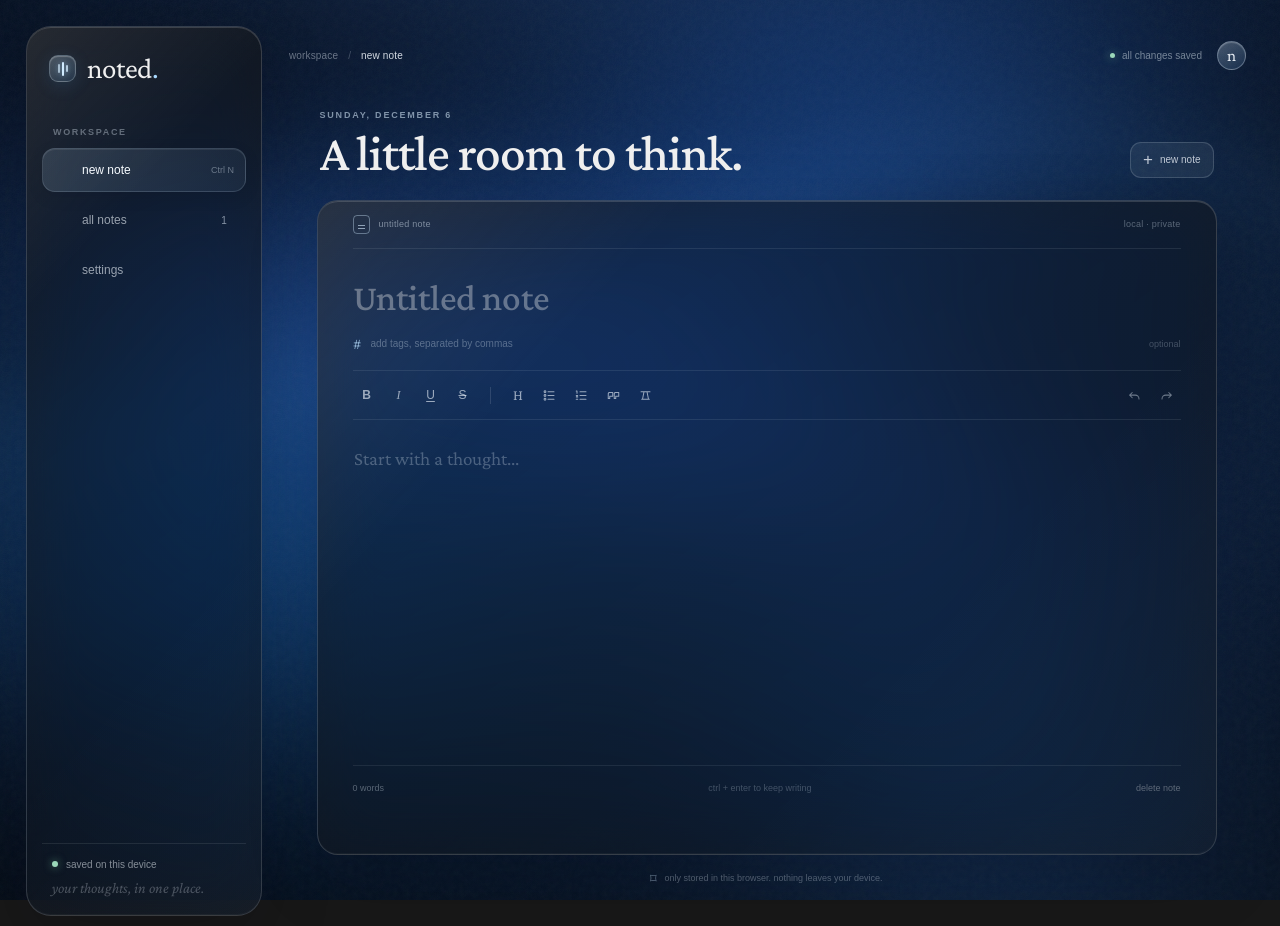
==== index.html @ eab2a27a "ok" ====
<!doctype html>
<html lang="en">
<head>
  <meta charset="utf-8">
  <meta name="viewport" content="width=device-width, initial-scale=1">
  <base href="./">
  <meta name="theme-color" content="#101923">
  <meta name="description" content="A quiet place for your notes.">
  <title>Noted</title>
  <link rel="preconnect" href="https://fonts.googleapis.com">
  <link rel="preconnect" href="https://fonts.gstatic.com" crossorigin>
  <link href="https://fonts.googleapis.com/css2?family=Crimson+Pro:wght@400;500;600;700&display=swap" rel="stylesheet">
  <link rel="stylesheet" href="style.css">
  <script>
    // GitHub Pages serves this one-page app from the repository root.
    // Restore a deep link after the lightweight 404.html fallback redirects here.
    (() => {
      const params = new URLSearchParams(location.search);
      const restored = params.get('route');
      if (!restored) return;
      const known = /^\/(new|notes|settings)\/?$/.test(restored) ? restored.replace(/\/$/, '') : '/new';
      const clean = location.pathname.replace(/\/$/, '');
      const base = clean && !clean.endsWith('/index.html') ? clean : (clean.endsWith('/index.html') ? clean.slice(0, -11) : '');
      history.replaceState({}, '', `${base}${known}` || '/new');
    })();
  </script>
  <script src="wallpaper.js" defer></script>
  <script src="app.js" defer></script>
</head>
<body>
  <canvas id="wallpaper" aria-hidden="true"></canvas>
  <div class="wallpaper-wash" aria-hidden="true"></div>
  <div class="noise-layer" aria-hidden="true"></div>

  <div class="app-frame" id="app">
    <aside class="sidebar glass-panel" aria-label="Main navigation">
      <a class="brand" href="new" data-route="new" aria-label="Noted home">
        <span class="brand-mark"><span></span><span></span><span></span></span>
        <span class="brand-word">noted<span class="brand-period">.</span></span>
      </a>

      <div class="nav-label">workspace</div>
      <nav class="main-nav">
        <a class="nav-link active" href="new" data-route="new">
          <img src="pencil.svg" alt="" class="nav-icon">
          <span>new note</span>
          <kbd class="nav-hint">Ctrl N</kbd>
        </a>
        <a class="nav-link" href="notes" data-route="notes">
          <img src="notes.svg" alt="" class="nav-icon">
          <span>all notes</span>
          <span class="nav-count" id="sidebar-note-count">0</span>
        </a>
        <a class="nav-link" href="settings" data-route="settings">
          <img src="settings.svg" alt="" class="nav-icon">
          <span>settings</span>
        </a>
      </nav>

      <div class="sidebar-bottom">
        <div class="storage-indicator"><span class="storage-dot"></span><span>saved on this device</span></div>
        <div class="sidebar-caption">your thoughts, in one place.</div>
      </div>
    </aside>

    <main class="main-area">
      <header class="topbar">
        <div class="breadcrumbs" id="breadcrumbs"><span>workspace</span><span class="crumb-separator">/</span><strong>new note</strong></div>
        <div class="topbar-actions">
          <span class="save-state" id="save-state"><span class="save-state-dot"></span>all changes saved</span>
          <button class="icon-button mobile-menu-button" id="mobile-menu-button" type="button" aria-label="Open navigation">
            <span class="menu-lines"><i></i><i></i></span>
          </button>
          <div class="profile-orb" aria-label="Local workspace">n</div>
        </div>
      </header>

      <section class="page-view" id="page-view" aria-live="polite">
        <section class="editor-page">
          <div class="editor-heading-row">
            <div>
              <div class="eyebrow" id="editor-date">your space</div>
              <h1 class="page-title">A little room to think.</h1>
            </div>
            <button class="subtle-action" id="new-note-top" type="button"><span class="plus-mark">+</span> new note</button>
          </div>

          <article class="editor-card glass-panel">
            <div class="editor-meta-row">
              <span class="document-mark"><span></span></span>
              <span class="editor-meta-label" id="editor-meta-label">untitled note</span>
              <span class="meta-spacer"></span>
              <span class="autosave-label" id="autosave-label">local · private</span>
            </div>

            <input class="note-title-input" id="note-title" type="text" maxlength="120" placeholder="Untitled note" aria-label="Note title" autocomplete="off">

            <div class="tag-entry-row">
              <span class="tag-symbol">#</span>
              <input class="tag-input" id="note-tags" type="text" placeholder="add tags, separated by commas" aria-label="Note tags" autocomplete="off">
              <span class="tag-hint">optional</span>
            </div>

            <div class="editor-divider"></div>

            <div class="format-toolbar" role="toolbar" aria-label="Text formatting">
              <div class="toolbar-group">
                <button class="format-button" type="button" data-command="bold" aria-label="Bold" title="Bold (Ctrl+B)"><strong>B</strong></button>
                <button class="format-button italic-format" type="button" data-command="italic" aria-label="Italic" title="Italic (Ctrl+I)">I</button>
                <button class="format-button underline-format" type="button" data-command="underline" aria-label="Underline" title="Underline (Ctrl+U)">U</button>
                <button class="format-button strike-format" type="button" data-command="strikeThrough" aria-label="Strikethrough" title="Strikethrough (Ctrl+Shift+X)">S</button>
              </div>
              <span class="toolbar-separator"></span>
              <div class="toolbar-group">
                <button class="format-button text-style-button" type="button" data-command="formatBlock" data-value="h2" aria-label="Heading" title="Heading">H</button>
                <button class="format-button" type="button" data-command="insertUnorderedList" aria-label="Bulleted list" title="Bulleted list"><svg viewBox="0 0 20 20" aria-hidden="true"><circle cx="4" cy="5" r="1.2"/><circle cx="4" cy="10" r="1.2"/><circle cx="4" cy="15" r="1.2"/><path d="M8 5h8M8 10h8M8 15h8"/></svg></button>
                <button class="format-button" type="button" data-command="insertOrderedList" aria-label="Numbered list" title="Numbered list"><svg viewBox="0 0 20 20" aria-hidden="true"><path d="M8 5h8M8 10h8M8 15h8"/><path d="M3 4h1v3M3 10h2l-2 2h2M3 15h2"/></svg></button>
                <button class="format-button" type="button" data-command="formatBlock" data-value="blockquote" aria-label="Quote" title="Quote"><svg viewBox="0 0 20 20" aria-hidden="true"><path d="M4 6h5v5H5v3H3v-5a3 3 0 0 1 1-3ZM12 6h5v5h-4v3h-2v-5a3 3 0 0 1 1-3Z"/></svg></button>
                <button class="format-button" type="button" data-command="removeFormat" aria-label="Clear formatting" title="Clear formatting"><svg viewBox="0 0 20 20" aria-hidden="true"><path d="M4 5h12M8 5l-2 10M12 5l2 10M5 15h10"/></svg></button>
              </div>
              <span class="toolbar-spacer"></span>
              <div class="toolbar-group history-group">
                <button class="format-button" type="button" data-command="undo" aria-label="Undo" title="Undo (Ctrl+Z)"><svg viewBox="0 0 20 20" aria-hidden="true"><path d="M7 6 3.5 9.5 7 13M4 9.5h7a5 5 0 0 1 5 5"/></svg></button>
                <button class="format-button" type="button" data-command="redo" aria-label="Redo" title="Redo (Ctrl+Y)"><svg viewBox="0 0 20 20" aria-hidden="true"><path d="m13 6 3.5 3.5L13 13M16 9.5H9a5 5 0 0 0-5 5"/></svg></button>
              </div>
            </div>

            <div class="editor-content-wrap">
              <div class="editor-placeholder" id="editor-placeholder">Start with a thought...</div>
              <div class="note-editor" id="note-editor" contenteditable="true" role="textbox" aria-multiline="true" aria-label="Note content" spellcheck="true"></div>
            </div>

            <div class="editor-footer">
              <span id="word-count">0 words</span>
              <span class="footer-center">ctrl + enter to keep writing</span>
              <button class="editor-delete-button" id="delete-note-button" type="button">delete note</button>
            </div>
          </article>
          <div class="editor-bottom-note"><span class="tiny-lock">⌑</span> only stored in this browser. nothing leaves your device.</div>
        </section>

        <section class="notes-page hidden" id="notes-page">
          <div class="page-heading-row">
            <div><div class="eyebrow">your collection</div><h1 class="page-title">All notes<span class="title-dot">.</span></h1><p class="page-description">A running collection of everything you’ve saved.</p></div>
            <button class="primary-button" id="notes-create-button" type="button"><span>+</span> new note</button>
          </div>
          <div class="notes-controls glass-panel">
            <div class="search-field"><svg viewBox="0 0 20 20" aria-hidden="true"><circle cx="8.5" cy="8.5" r="5.5"/><path d="m13 13 4 4"/></svg><input id="notes-search" type="search" placeholder="Search your notes" aria-label="Search notes"><kbd>Ctrl F</kbd></div>
            <div class="notes-sort-label" id="notes-sort-label">most recent <span>↓</span></div>
          </div>
          <div class="notes-summary" id="notes-summary"></div>
          <div class="notes-grid" id="notes-grid"></div>
          <div class="empty-notes hidden" id="empty-notes"><div class="empty-orbit"><span></span></div><h2>Nothing here yet.</h2><p>Your next good idea has to start somewhere.</p><button class="text-action" id="empty-create-button" type="button">write your first note <span>↗</span></button></div>
        </section>

        <section class="settings-page hidden" id="settings-page">
          <div class="page-heading-row settings-heading">
            <div><div class="eyebrow">make it yours</div><h1 class="page-title">Settings<span class="title-dot">.</span></h1><p class="page-description">A few small things to make this space feel right.</p></div>
          </div>
          <div class="settings-layout">
            <section class="settings-card glass-panel">
              <div class="settings-card-heading"><div><div class="settings-kicker">writing</div><h2>Note preferences</h2></div><span class="settings-index">01</span></div>
              <div class="setting-row"><div class="setting-copy"><strong>Use Markdown for tags</strong><span>Pick up #hashtags in your notes and show them as tags.</span></div><label class="switch"><input type="checkbox" id="markdown-tags-setting"><span class="switch-track"></span></label></div>
            </section>
            <section class="settings-card glass-panel">
              <div class="settings-card-heading"><div><div class="settings-kicker">shortcuts</div><h2>Keyboard shortcuts</h2></div><span class="settings-index">02</span></div>
              <p class="settings-card-description">Use the defaults or record a combination that feels natural.</p>
              <div class="shortcut-list" id="shortcut-list"></div>
              <div class="shortcut-footer"><span id="shortcut-edit-status">shortcuts are saved locally</span><button class="text-action" id="reset-shortcuts" type="button">reset defaults</button></div>
            </section>
            <section class="settings-card danger-card glass-panel">
              <div class="settings-card-heading"><div><div class="settings-kicker">danger zone</div><h2>Clear your workspace</h2></div><span class="settings-index">03</span></div>
              <div class="setting-row"><div class="setting-copy"><strong>Delete all notepads</strong><span>Permanently remove every note saved in this browser.</span></div><button class="danger-button" id="delete-all-button" type="button">delete all notes</button></div>
            </section>
            <div class="settings-footnote"><span class="tiny-lock">⌑</span> settings and notes are stored locally in this browser.</div>
          </div>
        </section>
      </section>
    </main>
  </div>

  <div class="mobile-nav glass-panel" id="mobile-nav" aria-label="Mobile navigation">
    <a class="mobile-nav-link active" href="new" data-route="new"><img src="pencil.svg" alt=""><span>new</span></a>
    <a class="mobile-nav-link" href="notes" data-route="notes"><img src="notes.svg" alt=""><span>notes</span></a>
    <a class="mobile-nav-link" href="settings" data-route="settings"><img src="settings.svg" alt=""><span>settings</span></a>
  </div>

  <div class="modal-backdrop hidden" id="confirm-modal" role="dialog" aria-modal="true" aria-labelledby="confirm-title">
    <div class="confirm-card glass-panel"><div class="confirm-symbol">!</div><div class="eyebrow">just checking</div><h2 id="confirm-title">Delete this note?</h2><p id="confirm-message">This note will be removed from this browser.</p><div class="confirm-actions"><button class="secondary-button" id="cancel-confirm" type="button">keep it</button><button class="danger-button" id="accept-confirm" type="button">delete</button></div></div>
  </div>
  <div class="toast" id="toast" role="status" aria-live="polite"></div>
</body>
</html>
---- style.css ----
:root {
  color-scheme: dark;
  --ink: #181818;
  --paper: #f0f0f0;
  --muted: rgba(240, 240, 240, .53);
  --faint: rgba(240, 240, 240, .32);
  --line: rgba(240, 240, 240, .105);
  --glass: rgba(17, 25, 39, .49);
  --glass-strong: rgba(16, 23, 35, .7);
  --blue: #a6d6ff;
  --blue-bright: #c3e5ff;
  --danger: #ff797d;
  --serif: 'Crimson Pro', Georgia, serif;
  --sans: -apple-system, BlinkMacSystemFont, 'Segoe UI', sans-serif;
}

* { box-sizing: border-box; }
html { min-width: 320px; min-height: 100%; background: var(--ink); }
body { min-height: 100vh; margin: 0; overflow-x: hidden; color: var(--paper); background: var(--ink); font-family: var(--sans); font-size: 14px; -webkit-font-smoothing: antialiased; }
button, input { font: inherit; }
button { color: inherit; }
a { color: inherit; text-decoration: none; }
button:focus-visible, a:focus-visible, input:focus-visible, [contenteditable="true"]:focus-visible { outline: 2px solid rgba(170, 217, 255, .82); outline-offset: 3px; }
::selection { color: #101923; background: rgba(196, 228, 255, .85); }

#wallpaper, .wallpaper-wash, .noise-layer { position: fixed; inset: 0; width: 100%; height: 100%; pointer-events: none; }
#wallpaper { z-index: 0; display: block; background: radial-gradient(ellipse at 72% 18%, #173f72 0, transparent 42%), linear-gradient(145deg, #0a1527, #101c31 55%, #0b182b); }
.wallpaper-wash { z-index: 1; background: linear-gradient(180deg, rgba(4, 9, 18, .13), rgba(5, 12, 22, .23) 54%, rgba(5, 11, 20, .52)); }
.noise-layer { z-index: 2; opacity: .095; background-image: url("data:image/svg+xml,%3Csvg viewBox='0 0 180 180' xmlns='http://www.w3.org/2000/svg'%3E%3Cfilter id='n'%3E%3CfeTurbulence type='fractalNoise' baseFrequency='.8' numOctaves='3' stitchTiles='stitch'/%3E%3C/filter%3E%3Crect width='100%25' height='100%25' filter='url(%23n)' opacity='.32'/%3E%3C/svg%3E"); }

.app-frame { position: relative; z-index: 3; width: min(1470px, calc(100% - 52px)); min-height: calc(100vh - 52px); margin: 26px auto; display: grid; grid-template-columns: 236px minmax(0, 1fr); gap: 17px; }
.glass-panel { position: relative; isolation: isolate; overflow: hidden; background: linear-gradient(145deg, rgba(24, 24, 24, .64), rgba(15, 22, 33, .56)); border: 1px solid rgba(239, 247, 255, .17); box-shadow: 0 22px 70px rgba(0, 5, 16, .2), inset 0 1px 0 rgba(255, 255, 255, .15), inset 0 -1px 0 rgba(255, 255, 255, .035); backdrop-filter: blur(28px) saturate(1.5); -webkit-backdrop-filter: blur(28px) saturate(1.5); }
.glass-panel::before { content: ""; position: absolute; z-index: -1; inset: 0; pointer-events: none; border-radius: inherit; background: linear-gradient(132deg, rgba(255,255,255,.105), transparent 25%, transparent 66%, rgba(181,221,255,.045)); opacity: .8; }
.sidebar { min-height: calc(100vh - 52px); border-radius: 25px; padding: 25px 15px 18px; display: flex; flex-direction: column; }
.brand { display: inline-flex; align-items: center; gap: 11px; width: fit-content; margin: 2px 0 44px 7px; }
.brand-mark { width: 27px; height: 27px; display: flex; align-items: center; justify-content: center; gap: 2px; border-radius: 9px; background: linear-gradient(145deg, rgba(212, 237, 255, .24), rgba(90, 157, 218, .16)); border: 1px solid rgba(231, 246, 255, .24); box-shadow: inset 0 1px 1px rgba(255,255,255,.25), 0 4px 17px rgba(72, 147, 215, .15); }
.brand-mark span { width: 2px; border-radius: 5px; background: #d4edff; box-shadow: 0 0 6px rgba(177, 223, 255, .7); }
.brand-mark span:nth-child(1) { height: 9px; opacity: .68; }.brand-mark span:nth-child(2) { height: 14px; }.brand-mark span:nth-child(3) { height: 7px; opacity: .78; }
.brand-word { font-family: var(--serif); font-size: 29px; letter-spacing: -.7px; line-height: 1; color: var(--paper); }
.brand-period { color: #a8d8ff; }
.nav-label { padding: 0 11px; margin-bottom: 11px; color: rgba(230, 241, 252, .37); font-size: 9px; font-weight: 700; letter-spacing: 1.65px; text-transform: uppercase; }
.main-nav { display: grid; gap: 6px; }
.nav-link { min-height: 44px; display: flex; align-items: center; gap: 12px; padding: 0 11px; color: rgba(239, 245, 251, .61); border: 1px solid transparent; border-radius: 13px; font-size: 12px; transition: background .24s ease, color .24s ease, border-color .24s ease, transform .24s ease; }
.nav-link:hover { color: var(--paper); background: rgba(231, 242, 255, .07); transform: translateX(2px); }
.nav-link.active { color: #f7fbff; background: linear-gradient(110deg, rgba(192, 226, 255, .15), rgba(171, 213, 250, .07)); border-color: rgba(217, 237, 255, .15); box-shadow: inset 0 1px 0 rgba(255,255,255,.08), 0 5px 16px rgba(0, 7, 19, .11); }
.nav-icon { width: 16px; height: 16px; object-fit: contain; opacity: .67; filter: brightness(0) invert(1); }
.nav-link.active .nav-icon { opacity: 1; filter: brightness(0) invert(1) drop-shadow(0 0 5px rgba(178,223,255,.3)); }
.nav-link > span:nth-of-type(1) { flex: 1; }
.nav-hint { color: rgba(235, 245, 255, .39); font-family: var(--sans); font-size: 9px; }
.nav-count { min-width: 20px; text-align: center; color: rgba(233, 244, 255, .55); font-size: 10px; }
.sidebar-bottom { margin-top: auto; padding: 15px 10px 1px; border-top: 1px solid rgba(237, 247, 255, .09); }
.storage-indicator { display: flex; align-items: center; gap: 8px; color: rgba(239, 246, 252, .53); font-size: 10px; }
.storage-dot, .save-state-dot { width: 6px; height: 6px; border-radius: 50%; background: #9bd8b9; box-shadow: 0 0 9px rgba(143, 230, 187, .55); }
.sidebar-caption { margin-top: 10px; color: rgba(236, 245, 252, .27); font-family: var(--serif); font-size: 15px; font-style: italic; }

.main-area { min-width: 0; min-height: calc(100vh - 52px); display: flex; flex-direction: column; }
.topbar { height: 58px; flex: 0 0 58px; display: flex; justify-content: space-between; align-items: center; padding: 0 8px 0 10px; }
.breadcrumbs { display: flex; align-items: center; gap: 10px; color: rgba(235, 244, 252, .42); font-size: 10px; letter-spacing: .15px; }
.breadcrumbs strong { color: rgba(246, 250, 255, .85); font-weight: 500; }
.crumb-separator { color: rgba(232, 244, 255, .26); }
.topbar-actions { display: flex; align-items: center; gap: 15px; }
.save-state { display: inline-flex; align-items: center; gap: 7px; color: rgba(234, 244, 251, .47); font-size: 10px; }
.save-state-dot { width: 5px; height: 5px; }
.profile-orb { width: 29px; height: 29px; display: grid; place-items: center; border: 1px solid rgba(235, 246, 255, .3); border-radius: 50%; color: rgba(244, 249, 255, .95); background: linear-gradient(145deg, rgba(222, 241, 255, .28), rgba(101, 166, 226, .15)); box-shadow: inset 0 1px 1px rgba(255,255,255,.2); font-family: var(--serif); font-size: 17px; }
.mobile-menu-button { display: none !important; }
.page-view { flex: 1; min-width: 0; padding: 26px 23px 30px; }
.editor-page { width: min(900px, 100%); margin: 0 auto; }
.editor-heading-row, .page-heading-row { display: flex; align-items: flex-end; justify-content: space-between; gap: 20px; margin: 0 3px 22px; }
.eyebrow { margin-bottom: 8px; color: rgba(217, 235, 251, .57); font-size: 9px; font-weight: 650; letter-spacing: 1.8px; text-transform: uppercase; }
.page-title { margin: 0; color: #f0f0f0; font-family: var(--serif); font-size: clamp(35px, 4.5vw, 51px); font-weight: 500; letter-spacing: -1.05px; line-height: .98; }
.subtle-action { height: 36px; padding: 0 12px; display: inline-flex; align-items: center; gap: 7px; border: 1px solid rgba(235, 246, 255, .16); border-radius: 11px; background: rgba(238, 247, 255, .065); color: rgba(243, 249, 255, .77); font-size: 10px; cursor: pointer; transition: background .2s, border-color .2s, transform .2s; }
.subtle-action:hover { background: rgba(238, 247, 255, .12); border-color: rgba(235, 246, 255, .27); transform: translateY(-1px); }
.plus-mark { font-size: 17px; font-weight: 300; line-height: 1; }
.editor-card { min-height: min(680px, calc(100vh - 245px)); padding: 0 35px 17px; border-radius: 21px; }
.editor-meta-row { height: 48px; display: flex; align-items: center; gap: 9px; border-bottom: 1px solid rgba(239, 247, 255, .085); }
.document-mark { width: 17px; height: 19px; display: grid; place-items: center; border: 1px solid rgba(205, 231, 252, .39); border-radius: 4px; }
.document-mark span { width: 7px; height: 1px; margin-top: 3px; background: rgba(215, 237, 255, .6); box-shadow: 0 3px 0 rgba(215, 237, 255, .6); }
.editor-meta-label, .autosave-label { color: rgba(230, 242, 253, .48); font-size: 9px; letter-spacing: .25px; }
.meta-spacer { flex: 1; }
.autosave-label { color: rgba(230, 242, 253, .35); font-size: 9px; }
.note-title-input { width: 100%; margin: 28px 0 4px; padding: 0; border: 0; outline: 0; color: #f0f0f0; background: transparent; font-family: var(--serif); font-size: clamp(29px, 3vw, 37px); font-weight: 500; letter-spacing: -.45px; line-height: 1.12; }
.note-title-input::placeholder { color: rgba(240, 240, 240, .37); }
.tag-entry-row { display: flex; align-items: center; gap: 8px; margin-top: 13px; }
.tag-symbol { color: rgba(180, 219, 250, .75); font-family: var(--serif); font-size: 16px; }
.tag-input { flex: 1; min-width: 0; border: 0; outline: 0; color: rgba(238, 246, 253, .68); background: transparent; font-size: 10px; }
.tag-input::placeholder { color: rgba(228, 240, 250, .33); }
.tag-hint { color: rgba(228, 240, 250, .25); font-size: 9px; }
.editor-divider { height: 1px; margin-top: 18px; background: rgba(239, 247, 255, .085); }
.format-toolbar { min-height: 49px; display: flex; align-items: center; gap: 13px; border-bottom: 1px solid rgba(239, 247, 255, .085); }
.toolbar-group { display: flex; align-items: center; gap: 4px; }
.format-button { width: 28px; height: 28px; display: grid; place-items: center; padding: 0; border: 1px solid transparent; border-radius: 8px; color: rgba(239, 246, 252, .62); background: transparent; cursor: pointer; font-size: 12px; transition: color .18s, background .18s, border-color .18s; }
.format-button:hover, .format-button.is-active { color: #eff8ff; background: rgba(213, 237, 255, .105); border-color: rgba(225, 242, 255, .12); }
.format-button svg, .search-field svg { width: 15px; height: 15px; fill: none; stroke: currentColor; stroke-width: 1.35; stroke-linecap: round; stroke-linejoin: round; }
.italic-format { font-family: Georgia, serif; font-style: italic; }.underline-format { text-decoration: underline; text-underline-offset: 2px; }.strike-format { text-decoration: line-through; }
.text-style-button { font-family: var(--serif); font-size: 15px; }
.toolbar-separator { width: 1px; height: 17px; background: rgba(238, 246, 255, .13); }
.toolbar-spacer { flex: 1; }
.history-group .format-button { color: rgba(233, 244, 253, .43); }
.editor-content-wrap { position: relative; min-height: 295px; padding: 24px 1px 26px; }
.note-editor { min-height: 295px; outline: none; color: rgba(242, 246, 251, .83); font-family: var(--serif); font-size: 19px; font-weight: 400; line-height: 1.58; overflow-wrap: anywhere; }
.note-editor:focus { outline: none; }
.note-editor p { margin: 0 0 12px; }.note-editor h2 { margin: 20px 0 10px; color: #f0f0f0; font-family: var(--serif); font-size: 26px; font-weight: 600; line-height: 1.2; }.note-editor blockquote { margin: 16px 0; padding: 4px 0 4px 16px; border-left: 2px solid rgba(173, 216, 252, .66); color: rgba(231, 241, 250, .67); }.note-editor ul, .note-editor ol { padding-left: 24px; }.note-editor a { color: #b6dcff; text-decoration: underline; }
.editor-placeholder { position: absolute; top: 24px; left: 1px; color: rgba(229, 239, 248, .28); font-family: var(--serif); font-size: 19px; line-height: 1.58; pointer-events: none; }
.editor-placeholder.hidden { display: none; }
.editor-footer { display: flex; align-items: center; gap: 15px; padding-top: 13px; border-top: 1px solid rgba(239, 247, 255, .08); color: rgba(228, 240, 250, .35); font-size: 9px; }
.footer-center { margin: 0 auto; color: rgba(228, 240, 250, .25); }
.editor-delete-button { padding: 4px 0; border: 0; color: rgba(238, 240, 244, .35); background: none; font-size: 9px; cursor: pointer; transition: color .18s; }.editor-delete-button:hover { color: var(--danger); }
.editor-bottom-note { display: flex; align-items: center; justify-content: center; gap: 7px; margin-top: 16px; color: rgba(227, 239, 250, .35); font-size: 9px; }.tiny-lock { font-size: 13px; color: rgba(200, 228, 250, .48); }

.notes-page, .settings-page { width: min(1000px, 100%); margin: 0 auto; }.hidden { display: none !important; }
.page-heading-row { align-items: flex-end; margin: 0 3px 24px; }.page-description { margin: 9px 0 0; color: rgba(231, 241, 250, .49); font-family: var(--serif); font-size: 17px; }
.title-dot { color: #acd8fc; }
.primary-button { height: 39px; padding: 0 15px; display: inline-flex; align-items: center; gap: 8px; border: 1px solid rgba(225, 241, 255, .28); border-radius: 12px; background: linear-gradient(145deg, rgba(221, 240, 255, .25), rgba(132, 190, 240, .13)); box-shadow: inset 0 1px 0 rgba(255,255,255,.2), 0 5px 18px rgba(0, 7, 18, .12); color: #f5f9fd; font-size: 10px; cursor: pointer; transition: transform .2s, background .2s; }.primary-button:hover { transform: translateY(-2px); background: rgba(201, 229, 251, .25); }.primary-button span { font-size: 17px; font-weight: 300; line-height: 1; }
.notes-controls { height: 57px; display: flex; align-items: center; justify-content: space-between; gap: 15px; padding: 0 16px; border-radius: 15px; }
.search-field { min-width: 0; flex: 1; display: flex; align-items: center; gap: 11px; color: rgba(227, 240, 251, .45); }.search-field input { width: 100%; min-width: 0; padding: 8px 0; outline: 0; border: 0; background: transparent; color: #f0f0f0; font-size: 11px; }.search-field input::placeholder { color: rgba(230, 241, 250, .35); }.search-field kbd { flex: 0 0 auto; padding: 3px 5px; border: 1px solid rgba(235, 245, 253, .13); border-radius: 5px; color: rgba(229, 241, 251, .36); font-size: 9px; }
.notes-sort-label { color: rgba(234, 244, 252, .47); font-size: 9px; }.notes-sort-label span { margin-left: 5px; color: rgba(191, 226, 255, .8); }
.notes-summary { min-height: 37px; display: flex; align-items: center; padding: 0 3px; color: rgba(229, 241, 251, .38); font-size: 9px; }.notes-grid { display: grid; grid-template-columns: repeat(3, minmax(0, 1fr)); gap: 12px; }
.note-card { min-height: 174px; position: relative; display: flex; flex-direction: column; padding: 17px 17px 14px; border: 1px solid rgba(236, 246, 255, .14); border-radius: 16px; background: linear-gradient(145deg, rgba(34, 50, 70, .55), rgba(13, 21, 34, .47)); box-shadow: inset 0 1px 0 rgba(255,255,255,.08), 0 8px 24px rgba(0, 7, 20, .08); backdrop-filter: blur(23px) saturate(1.3); -webkit-backdrop-filter: blur(23px) saturate(1.3); cursor: pointer; transition: transform .2s, border-color .2s, background .2s; }.note-card:hover { transform: translateY(-3px); border-color: rgba(204, 232, 255, .3); background: linear-gradient(145deg, rgba(43, 63, 86, .65), rgba(13, 21, 34, .52)); }
.note-card-top { display: flex; align-items: center; gap: 8px; }.note-card-mark { width: 7px; height: 7px; border-radius: 2px; background: rgba(183, 220, 251, .7); box-shadow: 0 0 8px rgba(153, 204, 245, .35); }.note-card-date { color: rgba(225, 239, 251, .38); font-size: 9px; }.note-card-delete { width: 25px; height: 25px; margin-left: auto; display: grid; place-items: center; border: 0; border-radius: 7px; background: transparent; color: rgba(235, 243, 250, .34); cursor: pointer; font-size: 16px; }.note-card-delete:hover { color: var(--danger); background: rgba(255,255,255,.06); }
.note-card h3 { margin: 18px 0 7px; overflow: hidden; color: rgba(245, 249, 253, .92); font-family: var(--serif); font-size: 22px; font-weight: 500; letter-spacing: -.2px; text-overflow: ellipsis; white-space: nowrap; }.note-card-preview { max-height: 43px; overflow: hidden; color: rgba(230, 240, 249, .48); font-family: var(--serif); font-size: 14px; line-height: 1.48; display: -webkit-box; -webkit-line-clamp: 2; -webkit-box-orient: vertical; }.note-card-tags { display: flex; gap: 5px; flex-wrap: wrap; margin-top: auto; padding-top: 14px; }.tag-chip { padding: 4px 7px; border: 1px solid rgba(210, 232, 251, .13); border-radius: 6px; color: rgba(212, 234, 251, .64); background: rgba(198, 226, 250, .055); font-size: 8px; }
.empty-notes { min-height: 310px; display: flex; flex-direction: column; align-items: center; justify-content: center; text-align: center; }.empty-orbit { width: 53px; height: 53px; display: grid; place-items: center; margin-bottom: 18px; border: 1px solid rgba(225, 241, 255, .2); border-radius: 50%; box-shadow: 0 0 30px rgba(105, 174, 237, .1), inset 0 1px 10px rgba(255,255,255,.06); }.empty-orbit span { width: 16px; height: 22px; border: 1px solid rgba(204, 230, 253, .7); border-radius: 4px; transform: rotate(8deg); }.empty-notes h2 { margin: 0; color: var(--paper); font-family: var(--serif); font-size: 28px; font-weight: 500; }.empty-notes p { margin: 5px 0 12px; color: rgba(229, 240, 250, .45); font-family: var(--serif); font-size: 16px; }.text-action { padding: 4px 0; border: 0; color: #b7ddff; background: none; font-size: 10px; cursor: pointer; }.text-action span { margin-left: 4px; }

.settings-heading { margin-bottom: 27px; }.settings-layout { width: min(720px, 100%); display: grid; gap: 12px; margin: 0 auto; }.settings-card { padding: 21px 23px 18px; border-radius: 17px; }.settings-card-heading { display: flex; justify-content: space-between; align-items: flex-start; }.settings-kicker { margin-bottom: 5px; color: rgba(210, 232, 251, .42); font-size: 8px; font-weight: 700; letter-spacing: 1.5px; text-transform: uppercase; }.settings-card h2 { margin: 0; color: rgba(244, 248, 252, .93); font-family: var(--serif); font-size: 24px; font-weight: 500; }.settings-index { color: rgba(225, 240, 252, .23); font-family: var(--serif); font-size: 17px; }.setting-row { min-height: 57px; display: flex; align-items: center; justify-content: space-between; gap: 15px; margin-top: 14px; padding-top: 13px; border-top: 1px solid rgba(237, 246, 255, .09); }.setting-copy { display: grid; gap: 4px; }.setting-copy strong { color: rgba(242, 247, 251, .83); font-size: 11px; font-weight: 550; }.setting-copy span { color: rgba(226, 239, 250, .4); font-size: 9px; line-height: 1.5; }
.switch { position: relative; flex: 0 0 auto; width: 38px; height: 22px; cursor: pointer; }.switch input { position: absolute; opacity: 0; width: 1px; height: 1px; }.switch-track { position: absolute; inset: 0; border: 1px solid rgba(225, 242, 255, .17); border-radius: 20px; background: rgba(228, 240, 250, .1); transition: background .2s, border-color .2s; }.switch-track::after { content: ""; position: absolute; top: 3px; left: 3px; width: 14px; height: 14px; border-radius: 50%; background: rgba(242, 247, 251, .74); box-shadow: 0 1px 3px rgba(0,0,0,.23); transition: transform .2s, background .2s; }.switch input:checked + .switch-track { border-color: rgba(180, 221, 255, .4); background: rgba(124, 188, 244, .4); }.switch input:checked + .switch-track::after { transform: translateX(16px); background: #fff; }.switch input:focus-visible + .switch-track { outline: 2px solid #a6d6ff; outline-offset: 3px; }
.settings-card-description { margin: 7px 0 15px; color: rgba(227, 239, 250, .41); font-family: var(--serif); font-size: 14px; }.shortcut-list { display: grid; grid-template-columns: 1fr 1fr; column-gap: 25px; }.shortcut-row { min-height: 39px; display: flex; align-items: center; justify-content: space-between; gap: 10px; border-top: 1px solid rgba(236, 246, 255, .07); }.shortcut-name { color: rgba(238, 245, 251, .66); font-size: 10px; }.shortcut-key { min-width: 78px; padding: 5px 8px; border: 1px solid rgba(230, 243, 254, .15); border-radius: 6px; color: rgba(235, 245, 253, .57); background: rgba(235, 246, 255, .045); font-size: 9px; text-align: center; cursor: pointer; }.shortcut-key:hover, .shortcut-key.recording { border-color: rgba(183, 222, 255, .45); color: #d3ebff; background: rgba(163, 211, 251, .12); }.shortcut-footer { display: flex; align-items: center; justify-content: space-between; gap: 10px; padding-top: 12px; margin-top: 7px; border-top: 1px solid rgba(237, 246, 255, .08); color: rgba(224, 238, 249, .33); font-size: 9px; }
.danger-card { border-color: rgba(251, 136, 142, .19); }.danger-card .settings-kicker { color: rgba(255, 159, 164, .6); }.danger-button { flex: 0 0 auto; padding: 8px 11px; border: 1px solid rgba(255, 121, 125, .24); border-radius: 8px; color: #ff9c9e; background: rgba(255, 105, 113, .075); font-size: 9px; cursor: pointer; transition: background .2s, border-color .2s; }.danger-button:hover { background: rgba(255, 105, 113, .15); border-color: rgba(255, 121, 125, .4); }.settings-footnote { display: flex; align-items: center; justify-content: center; gap: 7px; padding: 5px 0 13px; color: rgba(228, 239, 249, .3); font-size: 9px; }

.modal-backdrop { position: fixed; z-index: 20; inset: 0; display: grid; place-items: center; padding: 18px; background: rgba(4, 9, 16, .44); backdrop-filter: blur(13px); -webkit-backdrop-filter: blur(13px); }.confirm-card { width: min(380px, 100%); padding: 27px; border-radius: 21px; text-align: center; }.confirm-symbol { width: 37px; height: 37px; display: grid; place-items: center; margin: 0 auto 18px; border: 1px solid rgba(255, 125, 130, .31); border-radius: 50%; color: #ff9b9e; background: rgba(255, 117, 123, .08); font-family: var(--serif); font-size: 22px; }.confirm-card .eyebrow { margin-bottom: 7px; }.confirm-card h2 { margin: 0; color: #f4f7fa; font-family: var(--serif); font-size: 28px; font-weight: 500; }.confirm-card p { margin: 7px 0 22px; color: rgba(230, 240, 250, .48); font-family: var(--serif); font-size: 16px; }.confirm-actions { display: flex; justify-content: center; gap: 9px; }.secondary-button { padding: 9px 15px; border: 1px solid rgba(235, 245, 253, .15); border-radius: 8px; color: rgba(240, 247, 252, .7); background: rgba(235, 246, 255, .06); font-size: 10px; cursor: pointer; }.toast { position: fixed; z-index: 30; left: 50%; bottom: 26px; max-width: calc(100vw - 36px); padding: 10px 15px; border: 1px solid rgba(230, 243, 255, .2); border-radius: 11px; color: rgba(245, 249, 253, .9); background: rgba(19, 30, 45, .82); box-shadow: 0 10px 35px rgba(0,0,0,.24), inset 0 1px 0 rgba(255,255,255,.1); backdrop-filter: blur(20px); font-size: 10px; opacity: 0; transform: translate(-50%, 10px); pointer-events: none; transition: opacity .22s, transform .22s; }.toast.show { opacity: 1; transform: translate(-50%, 0); }
.mobile-nav { display: none; }

@media (max-width: 1050px) {
  .app-frame { position: relative; z-index: 3; width: min(100% - 34px, 1050px); grid-template-columns: 205px minmax(0, 1fr); gap: 13px; margin: 17px auto; }
  .sidebar, .main-area { min-height: calc(100vh - 34px); }.sidebar { padding-inline: 12px; }.page-view { padding: 22px 17px 25px; }.editor-card { padding-inline: 25px; }.notes-grid { grid-template-columns: repeat(2, minmax(0, 1fr)); }
}
@media (max-width: 720px) {
  .app-frame { position: relative; z-index: 3; width: 100%; min-height: 100vh; margin: 0; display: block; padding: 0 0 83px; }.sidebar { display: none; }.main-area { min-height: 100vh; }.topbar { height: 54px; padding: 0 20px; }.page-view { padding: 24px 17px 30px; }.mobile-menu-button { display: none !important; }.profile-orb { width: 27px; height: 27px; }.save-state { font-size: 9px; }.editor-heading-row, .page-heading-row { margin-inline: 2px; }.page-title { font-size: 39px; }.editor-card { min-height: calc(100vh - 270px); padding-inline: 19px; }.format-toolbar { gap: 8px; }.format-button { width: 26px; height: 27px; }.toolbar-group { gap: 1px; }.toolbar-separator { margin: 0 1px; }.editor-content-wrap, .note-editor { min-height: 280px; }.footer-center { display: none; }.notes-grid { grid-template-columns: repeat(2, minmax(0, 1fr)); gap: 9px; }.note-card { min-height: 165px; padding: 14px 13px 12px; }.note-card h3 { font-size: 20px; }.page-heading-row { align-items: flex-end; }.page-description { max-width: 270px; font-size: 15px; }.notes-controls { height: 53px; }.settings-layout { gap: 10px; }.settings-card { padding: 18px 17px 15px; }.shortcut-list { column-gap: 15px; }
  .mobile-nav { position: fixed; z-index: 10; left: 50%; bottom: max(14px, env(safe-area-inset-bottom)); width: min(340px, calc(100% - 34px)); height: 61px; display: grid; grid-template-columns: repeat(3, 1fr); padding: 5px; border-radius: 19px; transform: translateX(-50%); background: linear-gradient(145deg, rgba(38, 54, 74, .78), rgba(15, 24, 38, .79)); box-shadow: 0 12px 40px rgba(0, 5, 15, .36), inset 0 1px 0 rgba(255,255,255,.17); }
  .mobile-nav-link { display: flex; flex-direction: column; align-items: center; justify-content: center; gap: 3px; border-radius: 14px; color: rgba(234, 244, 252, .48); font-size: 8px; }.mobile-nav-link img { width: 15px; height: 15px; object-fit: contain; filter: brightness(0) invert(1); opacity: .55; }.mobile-nav-link.active { color: #f1f8ff; background: rgba(211, 236, 255, .12); box-shadow: inset 0 1px 0 rgba(255,255,255,.08); }.mobile-nav-link.active img { opacity: 1; }
}
@media (max-width: 440px) {
  .page-view { padding-inline: 13px; }.editor-heading-row { align-items: center; }.editor-heading-row .page-title { font-size: 34px; }.subtle-action { height: 33px; padding-inline: 9px; font-size: 9px; }.editor-card { padding-inline: 15px; }.format-toolbar { flex-wrap: wrap; padding: 7px 0; row-gap: 2px; }.format-button { width: 25px; }.toolbar-separator { height: 14px; }.history-group { margin-left: auto; }.notes-grid { grid-template-columns: 1fr; }.note-card { min-height: 147px; }.notes-page .page-title, .settings-page .page-title { font-size: 41px; }.page-heading-row .primary-button { padding-inline: 10px; }.notes-controls { padding-inline: 11px; }.notes-sort-label { display: none; }.shortcut-list { grid-template-columns: 1fr; }.setting-row { align-items: flex-start; }.danger-card .setting-row { align-items: center; }.editor-meta-row { height: 43px; }.note-title-input { margin-top: 23px; }.editor-content-wrap { min-height: 275px; }
}
@media (prefers-reduced-motion: reduce) { *, *::before, *::after { scroll-behavior: auto !important; animation-duration: .01ms !important; animation-iteration-count: 1 !important; transition-duration: .01ms !important; } }
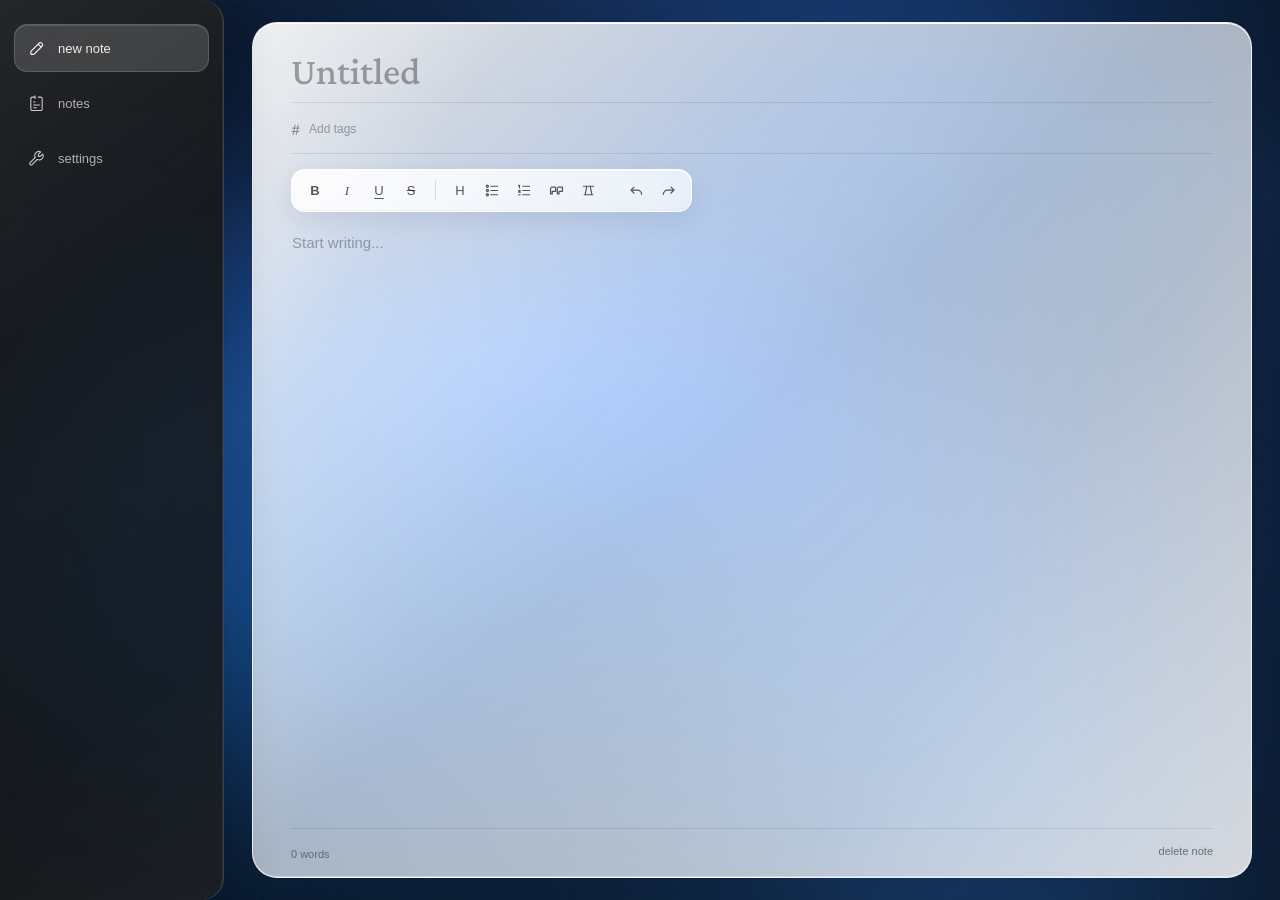
==== commit a7f28e36: "okay" ====
--- a/index.html
+++ b/index.html
@@ -3,25 +3,19 @@
 <head>
   <meta charset="utf-8">
   <meta name="viewport" content="width=device-width, initial-scale=1">
-  <base href="./">
-  <meta name="theme-color" content="#101923">
-  <meta name="description" content="A quiet place for your notes.">
+  <meta name="theme-color" content="#181818">
+  <meta name="description" content="A simple notepad for your ideas.">
   <title>Noted</title>
   <link rel="preconnect" href="https://fonts.googleapis.com">
   <link rel="preconnect" href="https://fonts.gstatic.com" crossorigin>
   <link href="https://fonts.googleapis.com/css2?family=Crimson+Pro:wght@400;500;600;700&display=swap" rel="stylesheet">
   <link rel="stylesheet" href="style.css">
   <script>
-    // GitHub Pages serves this one-page app from the repository root.
-    // Restore a deep link after the lightweight 404.html fallback redirects here.
     (() => {
-      const params = new URLSearchParams(location.search);
-      const restored = params.get('route');
-      if (!restored) return;
-      const known = /^\/(new|notes|settings)\/?$/.test(restored) ? restored.replace(/\/$/, '') : '/new';
-      const clean = location.pathname.replace(/\/$/, '');
-      const base = clean && !clean.endsWith('/index.html') ? clean : (clean.endsWith('/index.html') ? clean.slice(0, -11) : '');
-      history.replaceState({}, '', `${base}${known}` || '/new');
+      const route = new URLSearchParams(location.search).get('route');
+      if (!route) return;
+      const safeRoute = /^\/(new|notes|settings)\/?$/.test(route) ? route.replace(/\/$/, '') : '/new';
+      history.replaceState({}, '', `${location.pathname.replace(/\/$/, '')}${safeRoute}`);
     })();
   </script>
   <script src="wallpaper.js" defer></script>
@@ -34,71 +28,31 @@
 
   <div class="app-frame" id="app">
     <aside class="sidebar glass-panel" aria-label="Main navigation">
-      <a class="brand" href="new" data-route="new" aria-label="Noted home">
-        <span class="brand-mark"><span></span><span></span><span></span></span>
-        <span class="brand-word">noted<span class="brand-period">.</span></span>
-      </a>
-
-      <div class="nav-label">workspace</div>
       <nav class="main-nav">
-        <a class="nav-link active" href="new" data-route="new">
-          <img src="pencil.svg" alt="" class="nav-icon">
+        <a class="nav-link active" href="/new" data-route="new" title="New note" aria-label="New note">
+          <img src="/pencil.svg" alt="" class="nav-icon">
           <span>new note</span>
-          <kbd class="nav-hint">Ctrl N</kbd>
         </a>
-        <a class="nav-link" href="notes" data-route="notes">
-          <img src="notes.svg" alt="" class="nav-icon">
-          <span>all notes</span>
-          <span class="nav-count" id="sidebar-note-count">0</span>
+        <a class="nav-link" href="/notes" data-route="notes" title="Notes" aria-label="Notes">
+          <img src="/notes.svg" alt="" class="nav-icon">
+          <span>notes</span>
         </a>
-        <a class="nav-link" href="settings" data-route="settings">
-          <img src="settings.svg" alt="" class="nav-icon">
+        <a class="nav-link" href="/settings" data-route="settings" title="Settings" aria-label="Settings">
+          <img src="/settings.svg" alt="" class="nav-icon">
           <span>settings</span>
         </a>
       </nav>
-
-      <div class="sidebar-bottom">
-        <div class="storage-indicator"><span class="storage-dot"></span><span>saved on this device</span></div>
-        <div class="sidebar-caption">your thoughts, in one place.</div>
-      </div>
     </aside>
 
     <main class="main-area">
-      <header class="topbar">
-        <div class="breadcrumbs" id="breadcrumbs"><span>workspace</span><span class="crumb-separator">/</span><strong>new note</strong></div>
-        <div class="topbar-actions">
-          <span class="save-state" id="save-state"><span class="save-state-dot"></span>all changes saved</span>
-          <button class="icon-button mobile-menu-button" id="mobile-menu-button" type="button" aria-label="Open navigation">
-            <span class="menu-lines"><i></i><i></i></span>
-          </button>
-          <div class="profile-orb" aria-label="Local workspace">n</div>
-        </div>
-      </header>
-
       <section class="page-view" id="page-view" aria-live="polite">
         <section class="editor-page">
-          <div class="editor-heading-row">
-            <div>
-              <div class="eyebrow" id="editor-date">your space</div>
-              <h1 class="page-title">A little room to think.</h1>
-            </div>
-            <button class="subtle-action" id="new-note-top" type="button"><span class="plus-mark">+</span> new note</button>
-          </div>
-
           <article class="editor-card glass-panel">
-            <div class="editor-meta-row">
-              <span class="document-mark"><span></span></span>
-              <span class="editor-meta-label" id="editor-meta-label">untitled note</span>
-              <span class="meta-spacer"></span>
-              <span class="autosave-label" id="autosave-label">local · private</span>
-            </div>
-
-            <input class="note-title-input" id="note-title" type="text" maxlength="120" placeholder="Untitled note" aria-label="Note title" autocomplete="off">
+            <input class="note-title-input" id="note-title" type="text" maxlength="120" placeholder="Untitled" aria-label="Note title" autocomplete="off">
 
             <div class="tag-entry-row">
               <span class="tag-symbol">#</span>
-              <input class="tag-input" id="note-tags" type="text" placeholder="add tags, separated by commas" aria-label="Note tags" autocomplete="off">
-              <span class="tag-hint">optional</span>
+              <input class="tag-input" id="note-tags" type="text" placeholder="Add tags" aria-label="Note tags" autocomplete="off">
             </div>
 
             <div class="editor-divider"></div>
@@ -126,67 +80,54 @@
             </div>
 
             <div class="editor-content-wrap">
-              <div class="editor-placeholder" id="editor-placeholder">Start with a thought...</div>
+              <div class="editor-placeholder" id="editor-placeholder">Start writing...</div>
               <div class="note-editor" id="note-editor" contenteditable="true" role="textbox" aria-multiline="true" aria-label="Note content" spellcheck="true"></div>
             </div>
 
             <div class="editor-footer">
               <span id="word-count">0 words</span>
-              <span class="footer-center">ctrl + enter to keep writing</span>
               <button class="editor-delete-button" id="delete-note-button" type="button">delete note</button>
             </div>
           </article>
-          <div class="editor-bottom-note"><span class="tiny-lock">⌑</span> only stored in this browser. nothing leaves your device.</div>
         </section>
 
         <section class="notes-page hidden" id="notes-page">
           <div class="page-heading-row">
-            <div><div class="eyebrow">your collection</div><h1 class="page-title">All notes<span class="title-dot">.</span></h1><p class="page-description">A running collection of everything you’ve saved.</p></div>
-            <button class="primary-button" id="notes-create-button" type="button"><span>+</span> new note</button>
+            <h1 class="page-title">Notes</h1>
+            <button class="primary-button" id="notes-create-button" type="button">+ new note</button>
           </div>
           <div class="notes-controls glass-panel">
-            <div class="search-field"><svg viewBox="0 0 20 20" aria-hidden="true"><circle cx="8.5" cy="8.5" r="5.5"/><path d="m13 13 4 4"/></svg><input id="notes-search" type="search" placeholder="Search your notes" aria-label="Search notes"><kbd>Ctrl F</kbd></div>
-            <div class="notes-sort-label" id="notes-sort-label">most recent <span>↓</span></div>
+            <div class="search-field"><svg viewBox="0 0 20 20" aria-hidden="true"><circle cx="8.5" cy="8.5" r="5.5"/><path d="m13 13 4 4"/></svg><input id="notes-search" type="search" placeholder="Search notes" aria-label="Search notes"><kbd>Ctrl F</kbd></div>
           </div>
           <div class="notes-summary" id="notes-summary"></div>
           <div class="notes-grid" id="notes-grid"></div>
-          <div class="empty-notes hidden" id="empty-notes"><div class="empty-orbit"><span></span></div><h2>Nothing here yet.</h2><p>Your next good idea has to start somewhere.</p><button class="text-action" id="empty-create-button" type="button">write your first note <span>↗</span></button></div>
+          <div class="empty-notes hidden" id="empty-notes"><h2>No notes yet</h2><button class="text-action" id="empty-create-button" type="button">Create a note</button></div>
         </section>
 
         <section class="settings-page hidden" id="settings-page">
-          <div class="page-heading-row settings-heading">
-            <div><div class="eyebrow">make it yours</div><h1 class="page-title">Settings<span class="title-dot">.</span></h1><p class="page-description">A few small things to make this space feel right.</p></div>
-          </div>
+          <div class="page-heading-row settings-heading"><h1 class="page-title">Settings</h1></div>
           <div class="settings-layout">
             <section class="settings-card glass-panel">
-              <div class="settings-card-heading"><div><div class="settings-kicker">writing</div><h2>Note preferences</h2></div><span class="settings-index">01</span></div>
-              <div class="setting-row"><div class="setting-copy"><strong>Use Markdown for tags</strong><span>Pick up #hashtags in your notes and show them as tags.</span></div><label class="switch"><input type="checkbox" id="markdown-tags-setting"><span class="switch-track"></span></label></div>
+              <div class="settings-card-heading"><h2>Note preferences</h2></div>
+              <div class="setting-row"><div class="setting-copy"><strong>Use Markdown for tags</strong><span>Find hashtags in your notes and use them as tags.</span></div><label class="switch"><input type="checkbox" id="markdown-tags-setting"><span class="switch-track"></span></label></div>
             </section>
             <section class="settings-card glass-panel">
-              <div class="settings-card-heading"><div><div class="settings-kicker">shortcuts</div><h2>Keyboard shortcuts</h2></div><span class="settings-index">02</span></div>
-              <p class="settings-card-description">Use the defaults or record a combination that feels natural.</p>
+              <div class="settings-card-heading"><h2>Keyboard shortcuts</h2></div>
               <div class="shortcut-list" id="shortcut-list"></div>
-              <div class="shortcut-footer"><span id="shortcut-edit-status">shortcuts are saved locally</span><button class="text-action" id="reset-shortcuts" type="button">reset defaults</button></div>
+              <div class="shortcut-footer"><span id="shortcut-edit-status" aria-live="polite"></span><button class="text-action" id="reset-shortcuts" type="button">reset defaults</button></div>
             </section>
             <section class="settings-card danger-card glass-panel">
-              <div class="settings-card-heading"><div><div class="settings-kicker">danger zone</div><h2>Clear your workspace</h2></div><span class="settings-index">03</span></div>
-              <div class="setting-row"><div class="setting-copy"><strong>Delete all notepads</strong><span>Permanently remove every note saved in this browser.</span></div><button class="danger-button" id="delete-all-button" type="button">delete all notes</button></div>
+              <div class="settings-card-heading"><h2>Delete all notepads</h2></div>
+              <div class="setting-row"><div class="setting-copy"><strong>Delete all notes</strong><span>This cannot be undone.</span></div><button class="danger-button" id="delete-all-button" type="button">delete all</button></div>
             </section>
-            <div class="settings-footnote"><span class="tiny-lock">⌑</span> settings and notes are stored locally in this browser.</div>
           </div>
         </section>
       </section>
     </main>
   </div>
 
-  <div class="mobile-nav glass-panel" id="mobile-nav" aria-label="Mobile navigation">
-    <a class="mobile-nav-link active" href="new" data-route="new"><img src="pencil.svg" alt=""><span>new</span></a>
-    <a class="mobile-nav-link" href="notes" data-route="notes"><img src="notes.svg" alt=""><span>notes</span></a>
-    <a class="mobile-nav-link" href="settings" data-route="settings"><img src="settings.svg" alt=""><span>settings</span></a>
-  </div>
-
   <div class="modal-backdrop hidden" id="confirm-modal" role="dialog" aria-modal="true" aria-labelledby="confirm-title">
-    <div class="confirm-card glass-panel"><div class="confirm-symbol">!</div><div class="eyebrow">just checking</div><h2 id="confirm-title">Delete this note?</h2><p id="confirm-message">This note will be removed from this browser.</p><div class="confirm-actions"><button class="secondary-button" id="cancel-confirm" type="button">keep it</button><button class="danger-button" id="accept-confirm" type="button">delete</button></div></div>
+    <div class="confirm-card glass-panel"><h2 id="confirm-title">Delete this note?</h2><p id="confirm-message">This action cannot be undone.</p><div class="confirm-actions"><button class="secondary-button" id="cancel-confirm" type="button">cancel</button><button class="danger-button" id="accept-confirm" type="button">delete</button></div></div>
   </div>
   <div class="toast" id="toast" role="status" aria-live="polite"></div>
 </body>
--- a/style.css
+++ b/style.css
@@ -1,143 +1,197 @@
 :root {
-  color-scheme: dark;
+  color-scheme: light;
   --ink: #181818;
   --paper: #f0f0f0;
-  --muted: rgba(240, 240, 240, .53);
-  --faint: rgba(240, 240, 240, .32);
-  --line: rgba(240, 240, 240, .105);
-  --glass: rgba(17, 25, 39, .49);
-  --glass-strong: rgba(16, 23, 35, .7);
-  --blue: #a6d6ff;
-  --blue-bright: #c3e5ff;
-  --danger: #ff797d;
+  --muted: rgba(24, 24, 24, .58);
+  --faint: rgba(24, 24, 24, .38);
+  --line: rgba(24, 24, 24, .12);
   --serif: 'Crimson Pro', Georgia, serif;
   --sans: -apple-system, BlinkMacSystemFont, 'Segoe UI', sans-serif;
 }
 
 * { box-sizing: border-box; }
-html { min-width: 320px; min-height: 100%; background: var(--ink); }
-body { min-height: 100vh; margin: 0; overflow-x: hidden; color: var(--paper); background: var(--ink); font-family: var(--sans); font-size: 14px; -webkit-font-smoothing: antialiased; }
+html, body { width: 100%; height: 100%; min-width: 320px; margin: 0; }
+body { overflow: hidden; color: var(--ink); background: #181818; font-family: var(--sans); font-size: 14px; -webkit-font-smoothing: antialiased; }
 button, input { font: inherit; }
 button { color: inherit; }
 a { color: inherit; text-decoration: none; }
-button:focus-visible, a:focus-visible, input:focus-visible, [contenteditable="true"]:focus-visible { outline: 2px solid rgba(170, 217, 255, .82); outline-offset: 3px; }
-::selection { color: #101923; background: rgba(196, 228, 255, .85); }
+button:focus-visible, a:focus-visible, input:focus-visible, [contenteditable="true"]:focus-visible { outline: 2px solid rgba(24, 24, 24, .55); outline-offset: 3px; }
+::selection { color: #181818; background: rgba(93, 164, 232, .28); }
 
 #wallpaper, .wallpaper-wash, .noise-layer { position: fixed; inset: 0; width: 100%; height: 100%; pointer-events: none; }
-#wallpaper { z-index: 0; display: block; background: radial-gradient(ellipse at 72% 18%, #173f72 0, transparent 42%), linear-gradient(145deg, #0a1527, #101c31 55%, #0b182b); }
-.wallpaper-wash { z-index: 1; background: linear-gradient(180deg, rgba(4, 9, 18, .13), rgba(5, 12, 22, .23) 54%, rgba(5, 11, 20, .52)); }
-.noise-layer { z-index: 2; opacity: .095; background-image: url("data:image/svg+xml,%3Csvg viewBox='0 0 180 180' xmlns='http://www.w3.org/2000/svg'%3E%3Cfilter id='n'%3E%3CfeTurbulence type='fractalNoise' baseFrequency='.8' numOctaves='3' stitchTiles='stitch'/%3E%3C/filter%3E%3Crect width='100%25' height='100%25' filter='url(%23n)' opacity='.32'/%3E%3C/svg%3E"); }
+#wallpaper { z-index: 0; display: block; background: radial-gradient(ellipse at 70% 20%, #438acb 0, transparent 42%), linear-gradient(145deg, #102b49, #1d4770 55%, #102a47); }
+.wallpaper-wash { z-index: 1; background: linear-gradient(130deg, rgba(11, 30, 52, .12), rgba(28, 76, 119, .06) 48%, rgba(6, 21, 38, .22)); }
+.noise-layer { z-index: 2; opacity: .045; background-image: url("data:image/svg+xml,%3Csvg viewBox='0 0 180 180' xmlns='http://www.w3.org/2000/svg'%3E%3Cfilter id='n'%3E%3CfeTurbulence type='fractalNoise' baseFrequency='.8' numOctaves='3' stitchTiles='stitch'/%3E%3C/filter%3E%3Crect width='100%25' height='100%25' filter='url(%23n)' opacity='.24'/%3E%3C/svg%3E"); }
 
-.app-frame { position: relative; z-index: 3; width: min(1470px, calc(100% - 52px)); min-height: calc(100vh - 52px); margin: 26px auto; display: grid; grid-template-columns: 236px minmax(0, 1fr); gap: 17px; }
-.glass-panel { position: relative; isolation: isolate; overflow: hidden; background: linear-gradient(145deg, rgba(24, 24, 24, .64), rgba(15, 22, 33, .56)); border: 1px solid rgba(239, 247, 255, .17); box-shadow: 0 22px 70px rgba(0, 5, 16, .2), inset 0 1px 0 rgba(255, 255, 255, .15), inset 0 -1px 0 rgba(255, 255, 255, .035); backdrop-filter: blur(28px) saturate(1.5); -webkit-backdrop-filter: blur(28px) saturate(1.5); }
-.glass-panel::before { content: ""; position: absolute; z-index: -1; inset: 0; pointer-events: none; border-radius: inherit; background: linear-gradient(132deg, rgba(255,255,255,.105), transparent 25%, transparent 66%, rgba(181,221,255,.045)); opacity: .8; }
-.sidebar { min-height: calc(100vh - 52px); border-radius: 25px; padding: 25px 15px 18px; display: flex; flex-direction: column; }
-.brand { display: inline-flex; align-items: center; gap: 11px; width: fit-content; margin: 2px 0 44px 7px; }
-.brand-mark { width: 27px; height: 27px; display: flex; align-items: center; justify-content: center; gap: 2px; border-radius: 9px; background: linear-gradient(145deg, rgba(212, 237, 255, .24), rgba(90, 157, 218, .16)); border: 1px solid rgba(231, 246, 255, .24); box-shadow: inset 0 1px 1px rgba(255,255,255,.25), 0 4px 17px rgba(72, 147, 215, .15); }
-.brand-mark span { width: 2px; border-radius: 5px; background: #d4edff; box-shadow: 0 0 6px rgba(177, 223, 255, .7); }
-.brand-mark span:nth-child(1) { height: 9px; opacity: .68; }.brand-mark span:nth-child(2) { height: 14px; }.brand-mark span:nth-child(3) { height: 7px; opacity: .78; }
-.brand-word { font-family: var(--serif); font-size: 29px; letter-spacing: -.7px; line-height: 1; color: var(--paper); }
-.brand-period { color: #a8d8ff; }
-.nav-label { padding: 0 11px; margin-bottom: 11px; color: rgba(230, 241, 252, .37); font-size: 9px; font-weight: 700; letter-spacing: 1.65px; text-transform: uppercase; }
-.main-nav { display: grid; gap: 6px; }
-.nav-link { min-height: 44px; display: flex; align-items: center; gap: 12px; padding: 0 11px; color: rgba(239, 245, 251, .61); border: 1px solid transparent; border-radius: 13px; font-size: 12px; transition: background .24s ease, color .24s ease, border-color .24s ease, transform .24s ease; }
-.nav-link:hover { color: var(--paper); background: rgba(231, 242, 255, .07); transform: translateX(2px); }
-.nav-link.active { color: #f7fbff; background: linear-gradient(110deg, rgba(192, 226, 255, .15), rgba(171, 213, 250, .07)); border-color: rgba(217, 237, 255, .15); box-shadow: inset 0 1px 0 rgba(255,255,255,.08), 0 5px 16px rgba(0, 7, 19, .11); }
-.nav-icon { width: 16px; height: 16px; object-fit: contain; opacity: .67; filter: brightness(0) invert(1); }
-.nav-link.active .nav-icon { opacity: 1; filter: brightness(0) invert(1) drop-shadow(0 0 5px rgba(178,223,255,.3)); }
-.nav-link > span:nth-of-type(1) { flex: 1; }
-.nav-hint { color: rgba(235, 245, 255, .39); font-family: var(--sans); font-size: 9px; }
-.nav-count { min-width: 20px; text-align: center; color: rgba(233, 244, 255, .55); font-size: 10px; }
-.sidebar-bottom { margin-top: auto; padding: 15px 10px 1px; border-top: 1px solid rgba(237, 247, 255, .09); }
-.storage-indicator { display: flex; align-items: center; gap: 8px; color: rgba(239, 246, 252, .53); font-size: 10px; }
-.storage-dot, .save-state-dot { width: 6px; height: 6px; border-radius: 50%; background: #9bd8b9; box-shadow: 0 0 9px rgba(143, 230, 187, .55); }
-.sidebar-caption { margin-top: 10px; color: rgba(236, 245, 252, .27); font-family: var(--serif); font-size: 15px; font-style: italic; }
+.app-frame { position: relative; z-index: 3; width: 100%; height: 100dvh; min-height: 0; }
+.glass-panel { position: relative; isolation: isolate; overflow: hidden; border: 1px solid rgba(255, 255, 255, .78); background: linear-gradient(138deg, rgba(255, 255, 255, .83), rgba(243, 247, 252, .69) 48%, rgba(255, 255, 255, .77)); box-shadow: 0 22px 65px rgba(7, 24, 43, .16), inset 0 1px 0 rgba(255, 255, 255, .98), inset 0 -1px 0 rgba(255, 255, 255, .36); -webkit-backdrop-filter: blur(34px) saturate(1.65); backdrop-filter: blur(34px) saturate(1.65); }
+.glass-panel::before { content: ""; position: absolute; z-index: -1; inset: 0; pointer-events: none; background: linear-gradient(123deg, rgba(255,255,255,.76), rgba(255,255,255,.17) 17%, transparent 36%, transparent 70%, rgba(255,255,255,.34)); opacity: .78; }
+.glass-panel::after { content: ""; position: absolute; z-index: -1; top: -45%; left: -15%; width: 75%; height: 80%; pointer-events: none; transform: rotate(-17deg); background: linear-gradient(180deg, rgba(255,255,255,.24), transparent 65%); filter: blur(12px); }
 
-.main-area { min-width: 0; min-height: calc(100vh - 52px); display: flex; flex-direction: column; }
-.topbar { height: 58px; flex: 0 0 58px; display: flex; justify-content: space-between; align-items: center; padding: 0 8px 0 10px; }
-.breadcrumbs { display: flex; align-items: center; gap: 10px; color: rgba(235, 244, 252, .42); font-size: 10px; letter-spacing: .15px; }
-.breadcrumbs strong { color: rgba(246, 250, 255, .85); font-weight: 500; }
-.crumb-separator { color: rgba(232, 244, 255, .26); }
-.topbar-actions { display: flex; align-items: center; gap: 15px; }
-.save-state { display: inline-flex; align-items: center; gap: 7px; color: rgba(234, 244, 251, .47); font-size: 10px; }
-.save-state-dot { width: 5px; height: 5px; }
-.profile-orb { width: 29px; height: 29px; display: grid; place-items: center; border: 1px solid rgba(235, 246, 255, .3); border-radius: 50%; color: rgba(244, 249, 255, .95); background: linear-gradient(145deg, rgba(222, 241, 255, .28), rgba(101, 166, 226, .15)); box-shadow: inset 0 1px 1px rgba(255,255,255,.2); font-family: var(--serif); font-size: 17px; }
-.mobile-menu-button { display: none !important; }
-.page-view { flex: 1; min-width: 0; padding: 26px 23px 30px; }
-.editor-page { width: min(900px, 100%); margin: 0 auto; }
-.editor-heading-row, .page-heading-row { display: flex; align-items: flex-end; justify-content: space-between; gap: 20px; margin: 0 3px 22px; }
-.eyebrow { margin-bottom: 8px; color: rgba(217, 235, 251, .57); font-size: 9px; font-weight: 650; letter-spacing: 1.8px; text-transform: uppercase; }
-.page-title { margin: 0; color: #f0f0f0; font-family: var(--serif); font-size: clamp(35px, 4.5vw, 51px); font-weight: 500; letter-spacing: -1.05px; line-height: .98; }
-.subtle-action { height: 36px; padding: 0 12px; display: inline-flex; align-items: center; gap: 7px; border: 1px solid rgba(235, 246, 255, .16); border-radius: 11px; background: rgba(238, 247, 255, .065); color: rgba(243, 249, 255, .77); font-size: 10px; cursor: pointer; transition: background .2s, border-color .2s, transform .2s; }
-.subtle-action:hover { background: rgba(238, 247, 255, .12); border-color: rgba(235, 246, 255, .27); transform: translateY(-1px); }
-.plus-mark { font-size: 17px; font-weight: 300; line-height: 1; }
-.editor-card { min-height: min(680px, calc(100vh - 245px)); padding: 0 35px 17px; border-radius: 21px; }
-.editor-meta-row { height: 48px; display: flex; align-items: center; gap: 9px; border-bottom: 1px solid rgba(239, 247, 255, .085); }
-.document-mark { width: 17px; height: 19px; display: grid; place-items: center; border: 1px solid rgba(205, 231, 252, .39); border-radius: 4px; }
-.document-mark span { width: 7px; height: 1px; margin-top: 3px; background: rgba(215, 237, 255, .6); box-shadow: 0 3px 0 rgba(215, 237, 255, .6); }
-.editor-meta-label, .autosave-label { color: rgba(230, 242, 253, .48); font-size: 9px; letter-spacing: .25px; }
-.meta-spacer { flex: 1; }
-.autosave-label { color: rgba(230, 242, 253, .35); font-size: 9px; }
-.note-title-input { width: 100%; margin: 28px 0 4px; padding: 0; border: 0; outline: 0; color: #f0f0f0; background: transparent; font-family: var(--serif); font-size: clamp(29px, 3vw, 37px); font-weight: 500; letter-spacing: -.45px; line-height: 1.12; }
-.note-title-input::placeholder { color: rgba(240, 240, 240, .37); }
-.tag-entry-row { display: flex; align-items: center; gap: 8px; margin-top: 13px; }
-.tag-symbol { color: rgba(180, 219, 250, .75); font-family: var(--serif); font-size: 16px; }
-.tag-input { flex: 1; min-width: 0; border: 0; outline: 0; color: rgba(238, 246, 253, .68); background: transparent; font-size: 10px; }
-.tag-input::placeholder { color: rgba(228, 240, 250, .33); }
-.tag-hint { color: rgba(228, 240, 250, .25); font-size: 9px; }
-.editor-divider { height: 1px; margin-top: 18px; background: rgba(239, 247, 255, .085); }
-.format-toolbar { min-height: 49px; display: flex; align-items: center; gap: 13px; border-bottom: 1px solid rgba(239, 247, 255, .085); }
-.toolbar-group { display: flex; align-items: center; gap: 4px; }
-.format-button { width: 28px; height: 28px; display: grid; place-items: center; padding: 0; border: 1px solid transparent; border-radius: 8px; color: rgba(239, 246, 252, .62); background: transparent; cursor: pointer; font-size: 12px; transition: color .18s, background .18s, border-color .18s; }
-.format-button:hover, .format-button.is-active { color: #eff8ff; background: rgba(213, 237, 255, .105); border-color: rgba(225, 242, 255, .12); }
-.format-button svg, .search-field svg { width: 15px; height: 15px; fill: none; stroke: currentColor; stroke-width: 1.35; stroke-linecap: round; stroke-linejoin: round; }
-.italic-format { font-family: Georgia, serif; font-style: italic; }.underline-format { text-decoration: underline; text-underline-offset: 2px; }.strike-format { text-decoration: line-through; }
-.text-style-button { font-family: var(--serif); font-size: 15px; }
-.toolbar-separator { width: 1px; height: 17px; background: rgba(238, 246, 255, .13); }
+.sidebar { position: fixed; z-index: 5; inset: 0 auto 0 0; width: 224px; height: 100dvh; display: flex; flex-direction: column; padding: 24px 14px; border: 0; border-right: 1px solid rgba(240, 240, 240, .18); border-radius: 0 22px 22px 0; background: linear-gradient(155deg, rgba(24, 24, 24, .91), rgba(24, 24, 24, .82)); box-shadow: 12px 0 45px rgba(0, 0, 0, .15), inset -1px 0 0 rgba(255,255,255,.08); -webkit-backdrop-filter: blur(32px) saturate(1.35); backdrop-filter: blur(32px) saturate(1.35); }
+.sidebar::before { background: linear-gradient(145deg, rgba(255,255,255,.08), transparent 34%, transparent 75%, rgba(255,255,255,.035)); }
+.sidebar::after { display: none; }
+.main-nav { display: grid; gap: 7px; }
+.nav-link { min-height: 48px; display: flex; align-items: center; gap: 13px; padding: 0 13px; border: 1px solid transparent; border-radius: 13px; color: rgba(240, 240, 240, .69); font-size: 13px; transition: background .18s ease, color .18s ease, border-color .18s ease; }
+.nav-link:hover { color: #f0f0f0; background: rgba(240, 240, 240, .09); }
+.nav-link.active { color: #f0f0f0; background: rgba(240, 240, 240, .16); border-color: rgba(240, 240, 240, .16); box-shadow: inset 0 1px 0 rgba(255,255,255,.12); }
+.nav-icon { width: 17px; height: 17px; flex: 0 0 auto; object-fit: contain; opacity: .78; filter: brightness(0) invert(1); }
+.nav-link.active .nav-icon { opacity: 1; }
+
+.main-area { height: 100dvh; min-height: 0; margin-left: 224px; display: flex; }
+.page-view { width: 100%; height: 100%; min-width: 0; min-height: 0; display: flex; padding: 22px 28px; }
+.hidden { display: none !important; }
+
+.editor-page { width: min(1050px, 100%); height: 100%; min-width: 0; min-height: 0; display: flex; margin: 0 auto; }
+.editor-card { width: 100%; height: 100%; min-width: 0; min-height: 0; display: flex; flex-direction: column; padding: 26px 38px 17px; border-radius: 25px; color: var(--ink); }
+.note-title-input { width: 100%; flex: 0 0 auto; margin: 1px 0 8px; padding: 0 0 9px; border: 0; border-bottom: 1px solid rgba(24,24,24,.1); outline: 0; color: #181818; background: transparent; font-family: var(--serif); font-size: clamp(31px, 3vw, 40px); font-weight: 500; line-height: 1.13; }
+.note-title-input:focus-visible { outline: none; border-bottom-color: rgba(24,24,24,.4); }
+.note-title-input::placeholder { color: rgba(24,24,24,.38); }
+.tag-entry-row { display: flex; align-items: center; gap: 9px; flex: 0 0 auto; min-height: 35px; }
+.tag-symbol { color: rgba(24,24,24,.48); font-family: var(--serif); font-size: 18px; }
+.tag-input { width: 100%; min-width: 0; padding: 5px 0; border: 0; outline: 0; color: rgba(24,24,24,.82); background: transparent; font-size: 12px; }
+.tag-input::placeholder { color: rgba(24,24,24,.38); }
+.editor-divider { height: 1px; flex: 0 0 auto; margin: 7px 0 15px; background: rgba(24,24,24,.1); }
+.format-toolbar { position: relative; z-index: 1; width: fit-content; max-width: 100%; min-height: 43px; display: flex; align-items: center; gap: 9px; flex: 0 0 auto; margin: 0 0 16px; padding: 5px 8px; border: 1px solid rgba(255,255,255,.94); border-radius: 14px; background: linear-gradient(135deg, rgba(255,255,255,.88), rgba(241,246,251,.76)); box-shadow: 0 8px 24px rgba(24,37,53,.09), inset 0 1px 0 #fff, inset 0 -1px 0 rgba(24,24,24,.04); -webkit-backdrop-filter: blur(28px) saturate(1.8); backdrop-filter: blur(28px) saturate(1.8); }
+.toolbar-group { display: flex; align-items: center; gap: 2px; }
+.format-button { width: 30px; height: 30px; display: grid; place-items: center; padding: 0; border: 1px solid transparent; border-radius: 8px; color: rgba(24,24,24,.72); background: transparent; cursor: pointer; font-size: 13px; transition: color .15s ease, background .15s ease; }
+.format-button:hover, .format-button.is-active { color: #181818; background: rgba(24,24,24,.09); }
+.format-button svg { width: 17px; height: 17px; fill: none; stroke: currentColor; stroke-width: 1.45; stroke-linecap: round; stroke-linejoin: round; }
+.italic-format { font-family: Georgia, serif; font-style: italic; }
+.underline-format { text-decoration: underline; text-underline-offset: 3px; }
+.strike-format { text-decoration: line-through; }
+.toolbar-separator { width: 1px; height: 19px; flex: 0 0 auto; background: rgba(24,24,24,.14); }
 .toolbar-spacer { flex: 1; }
-.history-group .format-button { color: rgba(233, 244, 253, .43); }
-.editor-content-wrap { position: relative; min-height: 295px; padding: 24px 1px 26px; }
-.note-editor { min-height: 295px; outline: none; color: rgba(242, 246, 251, .83); font-family: var(--serif); font-size: 19px; font-weight: 400; line-height: 1.58; overflow-wrap: anywhere; }
-.note-editor:focus { outline: none; }
-.note-editor p { margin: 0 0 12px; }.note-editor h2 { margin: 20px 0 10px; color: #f0f0f0; font-family: var(--serif); font-size: 26px; font-weight: 600; line-height: 1.2; }.note-editor blockquote { margin: 16px 0; padding: 4px 0 4px 16px; border-left: 2px solid rgba(173, 216, 252, .66); color: rgba(231, 241, 250, .67); }.note-editor ul, .note-editor ol { padding-left: 24px; }.note-editor a { color: #b6dcff; text-decoration: underline; }
-.editor-placeholder { position: absolute; top: 24px; left: 1px; color: rgba(229, 239, 248, .28); font-family: var(--serif); font-size: 19px; line-height: 1.58; pointer-events: none; }
-.editor-placeholder.hidden { display: none; }
-.editor-footer { display: flex; align-items: center; gap: 15px; padding-top: 13px; border-top: 1px solid rgba(239, 247, 255, .08); color: rgba(228, 240, 250, .35); font-size: 9px; }
-.footer-center { margin: 0 auto; color: rgba(228, 240, 250, .25); }
-.editor-delete-button { padding: 4px 0; border: 0; color: rgba(238, 240, 244, .35); background: none; font-size: 9px; cursor: pointer; transition: color .18s; }.editor-delete-button:hover { color: var(--danger); }
-.editor-bottom-note { display: flex; align-items: center; justify-content: center; gap: 7px; margin-top: 16px; color: rgba(227, 239, 250, .35); font-size: 9px; }.tiny-lock { font-size: 13px; color: rgba(200, 228, 250, .48); }
+.history-group { margin-left: auto; }
+.editor-content-wrap { position: relative; flex: 1 1 auto; min-height: 0; overflow: hidden; }
+.note-editor { width: 100%; height: 100%; min-height: 0; overflow-y: auto; padding: 2px 1px 22px; color: rgba(24,24,24,.9); font-size: 15px; line-height: 1.7; outline: none; overflow-wrap: anywhere; }
+.note-editor:focus-visible { outline: none; }
+.note-editor p { margin: 0 0 10px; }
+.note-editor h2, .note-editor h3 { margin: 16px 0 8px; font-family: var(--serif); font-weight: 600; }
+.note-editor h2 { font-size: 25px; }
+.note-editor h3 { font-size: 21px; }
+.note-editor blockquote { margin: 11px 0; padding: 3px 0 3px 13px; border-left: 2px solid rgba(24,24,24,.32); color: rgba(24,24,24,.68); }
+.note-editor ul, .note-editor ol { padding-left: 25px; }
+.note-editor a { color: #245d94; text-decoration: underline; }
+.editor-placeholder { position: absolute; top: 2px; left: 1px; color: rgba(24,24,24,.35); font-size: 15px; line-height: 1.7; pointer-events: none; }
+.editor-footer { min-height: 32px; display: flex; align-items: flex-end; justify-content: space-between; gap: 12px; flex: 0 0 auto; padding-top: 10px; border-top: 1px solid rgba(24,24,24,.1); color: rgba(24,24,24,.48); font-size: 11px; }
+.editor-delete-button { padding: 3px 0; border: 0; color: rgba(24,24,24,.55); background: transparent; cursor: pointer; font-size: 11px; }
+.editor-delete-button:hover { color: #b4232d; }
 
-.notes-page, .settings-page { width: min(1000px, 100%); margin: 0 auto; }.hidden { display: none !important; }
-.page-heading-row { align-items: flex-end; margin: 0 3px 24px; }.page-description { margin: 9px 0 0; color: rgba(231, 241, 250, .49); font-family: var(--serif); font-size: 17px; }
-.title-dot { color: #acd8fc; }
-.primary-button { height: 39px; padding: 0 15px; display: inline-flex; align-items: center; gap: 8px; border: 1px solid rgba(225, 241, 255, .28); border-radius: 12px; background: linear-gradient(145deg, rgba(221, 240, 255, .25), rgba(132, 190, 240, .13)); box-shadow: inset 0 1px 0 rgba(255,255,255,.2), 0 5px 18px rgba(0, 7, 18, .12); color: #f5f9fd; font-size: 10px; cursor: pointer; transition: transform .2s, background .2s; }.primary-button:hover { transform: translateY(-2px); background: rgba(201, 229, 251, .25); }.primary-button span { font-size: 17px; font-weight: 300; line-height: 1; }
-.notes-controls { height: 57px; display: flex; align-items: center; justify-content: space-between; gap: 15px; padding: 0 16px; border-radius: 15px; }
-.search-field { min-width: 0; flex: 1; display: flex; align-items: center; gap: 11px; color: rgba(227, 240, 251, .45); }.search-field input { width: 100%; min-width: 0; padding: 8px 0; outline: 0; border: 0; background: transparent; color: #f0f0f0; font-size: 11px; }.search-field input::placeholder { color: rgba(230, 241, 250, .35); }.search-field kbd { flex: 0 0 auto; padding: 3px 5px; border: 1px solid rgba(235, 245, 253, .13); border-radius: 5px; color: rgba(229, 241, 251, .36); font-size: 9px; }
-.notes-sort-label { color: rgba(234, 244, 252, .47); font-size: 9px; }.notes-sort-label span { margin-left: 5px; color: rgba(191, 226, 255, .8); }
-.notes-summary { min-height: 37px; display: flex; align-items: center; padding: 0 3px; color: rgba(229, 241, 251, .38); font-size: 9px; }.notes-grid { display: grid; grid-template-columns: repeat(3, minmax(0, 1fr)); gap: 12px; }
-.note-card { min-height: 174px; position: relative; display: flex; flex-direction: column; padding: 17px 17px 14px; border: 1px solid rgba(236, 246, 255, .14); border-radius: 16px; background: linear-gradient(145deg, rgba(34, 50, 70, .55), rgba(13, 21, 34, .47)); box-shadow: inset 0 1px 0 rgba(255,255,255,.08), 0 8px 24px rgba(0, 7, 20, .08); backdrop-filter: blur(23px) saturate(1.3); -webkit-backdrop-filter: blur(23px) saturate(1.3); cursor: pointer; transition: transform .2s, border-color .2s, background .2s; }.note-card:hover { transform: translateY(-3px); border-color: rgba(204, 232, 255, .3); background: linear-gradient(145deg, rgba(43, 63, 86, .65), rgba(13, 21, 34, .52)); }
-.note-card-top { display: flex; align-items: center; gap: 8px; }.note-card-mark { width: 7px; height: 7px; border-radius: 2px; background: rgba(183, 220, 251, .7); box-shadow: 0 0 8px rgba(153, 204, 245, .35); }.note-card-date { color: rgba(225, 239, 251, .38); font-size: 9px; }.note-card-delete { width: 25px; height: 25px; margin-left: auto; display: grid; place-items: center; border: 0; border-radius: 7px; background: transparent; color: rgba(235, 243, 250, .34); cursor: pointer; font-size: 16px; }.note-card-delete:hover { color: var(--danger); background: rgba(255,255,255,.06); }
-.note-card h3 { margin: 18px 0 7px; overflow: hidden; color: rgba(245, 249, 253, .92); font-family: var(--serif); font-size: 22px; font-weight: 500; letter-spacing: -.2px; text-overflow: ellipsis; white-space: nowrap; }.note-card-preview { max-height: 43px; overflow: hidden; color: rgba(230, 240, 249, .48); font-family: var(--serif); font-size: 14px; line-height: 1.48; display: -webkit-box; -webkit-line-clamp: 2; -webkit-box-orient: vertical; }.note-card-tags { display: flex; gap: 5px; flex-wrap: wrap; margin-top: auto; padding-top: 14px; }.tag-chip { padding: 4px 7px; border: 1px solid rgba(210, 232, 251, .13); border-radius: 6px; color: rgba(212, 234, 251, .64); background: rgba(198, 226, 250, .055); font-size: 8px; }
-.empty-notes { min-height: 310px; display: flex; flex-direction: column; align-items: center; justify-content: center; text-align: center; }.empty-orbit { width: 53px; height: 53px; display: grid; place-items: center; margin-bottom: 18px; border: 1px solid rgba(225, 241, 255, .2); border-radius: 50%; box-shadow: 0 0 30px rgba(105, 174, 237, .1), inset 0 1px 10px rgba(255,255,255,.06); }.empty-orbit span { width: 16px; height: 22px; border: 1px solid rgba(204, 230, 253, .7); border-radius: 4px; transform: rotate(8deg); }.empty-notes h2 { margin: 0; color: var(--paper); font-family: var(--serif); font-size: 28px; font-weight: 500; }.empty-notes p { margin: 5px 0 12px; color: rgba(229, 240, 250, .45); font-family: var(--serif); font-size: 16px; }.text-action { padding: 4px 0; border: 0; color: #b7ddff; background: none; font-size: 10px; cursor: pointer; }.text-action span { margin-left: 4px; }
+.notes-page, .settings-page { width: min(1120px, 100%); height: 100%; min-width: 0; min-height: 0; margin: 0 auto; }
+.notes-page { display: flex; flex-direction: column; }
+.page-heading-row { min-height: 48px; display: flex; align-items: center; justify-content: space-between; gap: 16px; flex: 0 0 auto; margin: 0 0 15px; }
+.page-title { margin: 0; color: #181818; font-family: var(--serif); font-size: clamp(34px, 4vw, 43px); font-weight: 500; line-height: 1; }
+.primary-button { min-height: 37px; padding: 0 14px; border: 1px solid #181818; border-radius: 10px; color: #f0f0f0; background: #181818; cursor: pointer; font-size: 12px; transition: opacity .15s ease, transform .15s ease; }
+.primary-button:hover { opacity: .84; transform: translateY(-1px); }
+.notes-controls { height: 51px; display: flex; align-items: center; flex: 0 0 auto; padding: 0 15px; border-radius: 14px; color: var(--ink); }
+.search-field { width: 100%; display: flex; align-items: center; gap: 10px; }
+.search-field svg { width: 16px; height: 16px; flex: 0 0 auto; fill: none; stroke: rgba(24,24,24,.57); stroke-width: 1.5; stroke-linecap: round; }
+.search-field input { width: 100%; min-width: 0; padding: 7px 0; border: 0; outline: 0; color: #181818; background: transparent; font-size: 12px; }
+.search-field input::placeholder { color: rgba(24,24,24,.42); }
+.search-field kbd { flex: 0 0 auto; color: rgba(24,24,24,.42); font-family: var(--sans); font-size: 10px; }
+.notes-summary { min-height: 27px; flex: 0 0 auto; display: flex; align-items: center; color: rgba(24,24,24,.5); font-size: 11px; }
+.notes-grid { min-height: 0; flex: 1 1 auto; display: grid; grid-template-columns: repeat(3, minmax(0, 1fr)); align-content: start; gap: 12px; overflow-y: auto; padding: 2px 3px 4px 0; }
+.note-card { min-width: 0; min-height: 170px; display: flex; flex-direction: column; padding: 17px 18px 15px; border: 1px solid rgba(255,255,255,.82); border-radius: 17px; background: rgba(250,251,253,.79); box-shadow: 0 8px 25px rgba(13,30,47,.09), inset 0 1px 0 #fff; -webkit-backdrop-filter: blur(25px) saturate(1.55); backdrop-filter: blur(25px) saturate(1.55); cursor: pointer; transition: transform .16s ease, background .16s ease, box-shadow .16s ease; }
+.note-card:hover { transform: translateY(-2px); background: rgba(255,255,255,.9); box-shadow: 0 13px 28px rgba(13,30,47,.13), inset 0 1px 0 #fff; }
+.note-card-top { display: flex; justify-content: flex-end; align-items: center; min-height: 17px; }
+.note-card-delete { padding: 2px 0 2px 8px; border: 0; color: rgba(24,24,24,.42); background: transparent; cursor: pointer; font-size: 10px; }
+.note-card-delete:hover { color: #b4232d; }
+.note-card h3 { margin: 8px 0 7px; color: #181818; font-family: var(--serif); font-size: 22px; font-weight: 600; line-height: 1.12; overflow-wrap: anywhere; }
+.note-card-preview { display: -webkit-box; margin: 0; overflow: hidden; color: rgba(24,24,24,.62); font-size: 12px; line-height: 1.5; -webkit-box-orient: vertical; -webkit-line-clamp: 3; }
+.note-card-tags { display: flex; flex-wrap: wrap; gap: 5px; margin-top: auto; padding-top: 12px; }
+.tag-chip { padding: 4px 7px; border-radius: 6px; color: rgba(24,24,24,.68); background: rgba(24,24,24,.07); font-size: 10px; }
+.empty-notes { flex: 1; display: flex; flex-direction: column; justify-content: center; align-items: center; gap: 10px; color: rgba(24,24,24,.58); text-align: center; }
+.empty-notes h2 { margin: 0; color: #181818; font-family: var(--serif); font-size: 28px; font-weight: 500; }
+.text-action { padding: 4px 0; border: 0; color: #181818; background: transparent; font-size: 12px; cursor: pointer; text-decoration: underline; text-underline-offset: 3px; }
+.text-action:hover { opacity: .65; }
 
-.settings-heading { margin-bottom: 27px; }.settings-layout { width: min(720px, 100%); display: grid; gap: 12px; margin: 0 auto; }.settings-card { padding: 21px 23px 18px; border-radius: 17px; }.settings-card-heading { display: flex; justify-content: space-between; align-items: flex-start; }.settings-kicker { margin-bottom: 5px; color: rgba(210, 232, 251, .42); font-size: 8px; font-weight: 700; letter-spacing: 1.5px; text-transform: uppercase; }.settings-card h2 { margin: 0; color: rgba(244, 248, 252, .93); font-family: var(--serif); font-size: 24px; font-weight: 500; }.settings-index { color: rgba(225, 240, 252, .23); font-family: var(--serif); font-size: 17px; }.setting-row { min-height: 57px; display: flex; align-items: center; justify-content: space-between; gap: 15px; margin-top: 14px; padding-top: 13px; border-top: 1px solid rgba(237, 246, 255, .09); }.setting-copy { display: grid; gap: 4px; }.setting-copy strong { color: rgba(242, 247, 251, .83); font-size: 11px; font-weight: 550; }.setting-copy span { color: rgba(226, 239, 250, .4); font-size: 9px; line-height: 1.5; }
-.switch { position: relative; flex: 0 0 auto; width: 38px; height: 22px; cursor: pointer; }.switch input { position: absolute; opacity: 0; width: 1px; height: 1px; }.switch-track { position: absolute; inset: 0; border: 1px solid rgba(225, 242, 255, .17); border-radius: 20px; background: rgba(228, 240, 250, .1); transition: background .2s, border-color .2s; }.switch-track::after { content: ""; position: absolute; top: 3px; left: 3px; width: 14px; height: 14px; border-radius: 50%; background: rgba(242, 247, 251, .74); box-shadow: 0 1px 3px rgba(0,0,0,.23); transition: transform .2s, background .2s; }.switch input:checked + .switch-track { border-color: rgba(180, 221, 255, .4); background: rgba(124, 188, 244, .4); }.switch input:checked + .switch-track::after { transform: translateX(16px); background: #fff; }.switch input:focus-visible + .switch-track { outline: 2px solid #a6d6ff; outline-offset: 3px; }
-.settings-card-description { margin: 7px 0 15px; color: rgba(227, 239, 250, .41); font-family: var(--serif); font-size: 14px; }.shortcut-list { display: grid; grid-template-columns: 1fr 1fr; column-gap: 25px; }.shortcut-row { min-height: 39px; display: flex; align-items: center; justify-content: space-between; gap: 10px; border-top: 1px solid rgba(236, 246, 255, .07); }.shortcut-name { color: rgba(238, 245, 251, .66); font-size: 10px; }.shortcut-key { min-width: 78px; padding: 5px 8px; border: 1px solid rgba(230, 243, 254, .15); border-radius: 6px; color: rgba(235, 245, 253, .57); background: rgba(235, 246, 255, .045); font-size: 9px; text-align: center; cursor: pointer; }.shortcut-key:hover, .shortcut-key.recording { border-color: rgba(183, 222, 255, .45); color: #d3ebff; background: rgba(163, 211, 251, .12); }.shortcut-footer { display: flex; align-items: center; justify-content: space-between; gap: 10px; padding-top: 12px; margin-top: 7px; border-top: 1px solid rgba(237, 246, 255, .08); color: rgba(224, 238, 249, .33); font-size: 9px; }
-.danger-card { border-color: rgba(251, 136, 142, .19); }.danger-card .settings-kicker { color: rgba(255, 159, 164, .6); }.danger-button { flex: 0 0 auto; padding: 8px 11px; border: 1px solid rgba(255, 121, 125, .24); border-radius: 8px; color: #ff9c9e; background: rgba(255, 105, 113, .075); font-size: 9px; cursor: pointer; transition: background .2s, border-color .2s; }.danger-button:hover { background: rgba(255, 105, 113, .15); border-color: rgba(255, 121, 125, .4); }.settings-footnote { display: flex; align-items: center; justify-content: center; gap: 7px; padding: 5px 0 13px; color: rgba(228, 239, 249, .3); font-size: 9px; }
+.settings-page { display: flex; flex-direction: column; }
+.settings-heading { min-height: 48px; margin-bottom: 13px; }
+.settings-layout { width: min(820px, 100%); min-height: 0; display: grid; gap: 11px; align-content: center; margin: auto; }
+.settings-card { padding: 16px 20px; border-radius: 16px; color: #181818; }
+.settings-card-heading { display: flex; align-items: center; justify-content: space-between; }
+.settings-card h2 { margin: 0; color: #181818; font-family: var(--serif); font-size: 23px; font-weight: 600; }
+.setting-row { min-height: 43px; display: flex; align-items: center; justify-content: space-between; gap: 15px; padding-top: 11px; margin-top: 8px; border-top: 1px solid rgba(24,24,24,.1); }
+.setting-copy { display: grid; gap: 3px; }
+.setting-copy strong { color: rgba(24,24,24,.87); font-size: 12px; font-weight: 600; }
+.setting-copy span { color: rgba(24,24,24,.52); font-size: 11px; line-height: 1.4; }
+.switch { position: relative; width: 42px; height: 25px; flex: 0 0 auto; cursor: pointer; }
+.switch input { position: absolute; width: 1px; height: 1px; opacity: 0; }
+.switch-track { position: absolute; inset: 0; border: 1px solid rgba(24,24,24,.13); border-radius: 20px; background: rgba(24,24,24,.12); transition: background .18s ease; }
+.switch-track::after { content: ""; position: absolute; top: 3px; left: 3px; width: 17px; height: 17px; border-radius: 50%; background: #fff; box-shadow: 0 1px 3px rgba(0,0,0,.2); transition: transform .18s ease; }
+.switch input:checked + .switch-track { border-color: #181818; background: #181818; }
+.switch input:checked + .switch-track::after { transform: translateX(17px); }
+.switch input:focus-visible + .switch-track { outline: 2px solid rgba(24,24,24,.55); outline-offset: 3px; }
+.shortcut-list { display: grid; grid-template-columns: 1fr 1fr; column-gap: 28px; margin-top: 8px; }
+.shortcut-row { min-height: 34px; display: flex; align-items: center; justify-content: space-between; gap: 12px; border-top: 1px solid rgba(24,24,24,.08); }
+.shortcut-name { color: rgba(24,24,24,.72); font-size: 11px; }
+.shortcut-key { min-width: 82px; padding: 5px 8px; border: 1px solid rgba(24,24,24,.13); border-radius: 7px; color: rgba(24,24,24,.75); background: rgba(255,255,255,.5); font-size: 10px; cursor: pointer; }
+.shortcut-key:hover, .shortcut-key.recording { border-color: rgba(24,24,24,.42); color: #181818; background: rgba(255,255,255,.85); }
+.shortcut-footer { display: flex; justify-content: space-between; align-items: center; gap: 10px; min-height: 25px; padding-top: 6px; margin-top: 5px; border-top: 1px solid rgba(24,24,24,.08); color: rgba(24,24,24,.52); font-size: 10px; }
+.shortcut-footer:has(#shortcut-edit-status:empty) { border-top: 0; margin-top: 0; padding-top: 0; }
+.danger-card { border-color: rgba(190,35,45,.22); }
+.danger-card .danger-button { padding: 5px 0; border: 0; color: #b4232d; background: transparent; font-size: 12px; text-decoration: underline; text-underline-offset: 3px; cursor: pointer; }
+.danger-card .danger-button:hover { color: #8c1720; }
 
-.modal-backdrop { position: fixed; z-index: 20; inset: 0; display: grid; place-items: center; padding: 18px; background: rgba(4, 9, 16, .44); backdrop-filter: blur(13px); -webkit-backdrop-filter: blur(13px); }.confirm-card { width: min(380px, 100%); padding: 27px; border-radius: 21px; text-align: center; }.confirm-symbol { width: 37px; height: 37px; display: grid; place-items: center; margin: 0 auto 18px; border: 1px solid rgba(255, 125, 130, .31); border-radius: 50%; color: #ff9b9e; background: rgba(255, 117, 123, .08); font-family: var(--serif); font-size: 22px; }.confirm-card .eyebrow { margin-bottom: 7px; }.confirm-card h2 { margin: 0; color: #f4f7fa; font-family: var(--serif); font-size: 28px; font-weight: 500; }.confirm-card p { margin: 7px 0 22px; color: rgba(230, 240, 250, .48); font-family: var(--serif); font-size: 16px; }.confirm-actions { display: flex; justify-content: center; gap: 9px; }.secondary-button { padding: 9px 15px; border: 1px solid rgba(235, 245, 253, .15); border-radius: 8px; color: rgba(240, 247, 252, .7); background: rgba(235, 246, 255, .06); font-size: 10px; cursor: pointer; }.toast { position: fixed; z-index: 30; left: 50%; bottom: 26px; max-width: calc(100vw - 36px); padding: 10px 15px; border: 1px solid rgba(230, 243, 255, .2); border-radius: 11px; color: rgba(245, 249, 253, .9); background: rgba(19, 30, 45, .82); box-shadow: 0 10px 35px rgba(0,0,0,.24), inset 0 1px 0 rgba(255,255,255,.1); backdrop-filter: blur(20px); font-size: 10px; opacity: 0; transform: translate(-50%, 10px); pointer-events: none; transition: opacity .22s, transform .22s; }.toast.show { opacity: 1; transform: translate(-50%, 0); }
-.mobile-nav { display: none; }
+.modal-backdrop { position: fixed; z-index: 20; inset: 0; display: grid; place-items: center; padding: 18px; background: rgba(7,16,27,.38); -webkit-backdrop-filter: blur(16px); backdrop-filter: blur(16px); }
+.confirm-card { width: min(390px, 100%); padding: 25px; border-radius: 21px; color: #181818; text-align: center; }
+.confirm-card h2 { margin: 0; color: #181818; font-family: var(--serif); font-size: 29px; font-weight: 600; }
+.confirm-card p { margin: 8px 0 20px; color: rgba(24,24,24,.63); font-size: 13px; line-height: 1.5; }
+.confirm-actions { display: flex; justify-content: center; gap: 9px; }
+.secondary-button { min-height: 35px; padding: 0 14px; border: 1px solid rgba(24,24,24,.16); border-radius: 9px; color: #181818; background: rgba(255,255,255,.58); font-size: 12px; cursor: pointer; }
+.confirm-actions .danger-button { min-height: 35px; padding: 0 14px; border: 1px solid #181818; border-radius: 9px; color: #f0f0f0; background: #181818; font-size: 12px; cursor: pointer; }
+.toast { position: fixed; z-index: 30; left: calc(50% + 112px); bottom: 22px; max-width: calc(100vw - 250px); padding: 9px 14px; border: 1px solid rgba(255,255,255,.86); border-radius: 11px; color: #181818; background: rgba(250,251,253,.9); box-shadow: 0 8px 25px rgba(0,0,0,.15), inset 0 1px 0 white; -webkit-backdrop-filter: blur(22px); backdrop-filter: blur(22px); font-size: 11px; opacity: 0; transform: translate(-50%, 8px); pointer-events: none; transition: opacity .18s ease, transform .18s ease; }
+.toast.show { opacity: 1; transform: translate(-50%, 0); }
 
-@media (max-width: 1050px) {
-  .app-frame { position: relative; z-index: 3; width: min(100% - 34px, 1050px); grid-template-columns: 205px minmax(0, 1fr); gap: 13px; margin: 17px auto; }
-  .sidebar, .main-area { min-height: calc(100vh - 34px); }.sidebar { padding-inline: 12px; }.page-view { padding: 22px 17px 25px; }.editor-card { padding-inline: 25px; }.notes-grid { grid-template-columns: repeat(2, minmax(0, 1fr)); }
+@media (max-width: 900px) {
+  .sidebar { width: 190px; }
+  .main-area { margin-left: 190px; }
+  .page-view { padding: 16px; }
+  .editor-card { padding: 22px 24px 14px; }
+  .notes-grid { grid-template-columns: repeat(2, minmax(0, 1fr)); }
+  .settings-layout { gap: 8px; }
+  .settings-card { padding: 13px 17px; }
+  .shortcut-row { min-height: 31px; }
 }
-@media (max-width: 720px) {
-  .app-frame { position: relative; z-index: 3; width: 100%; min-height: 100vh; margin: 0; display: block; padding: 0 0 83px; }.sidebar { display: none; }.main-area { min-height: 100vh; }.topbar { height: 54px; padding: 0 20px; }.page-view { padding: 24px 17px 30px; }.mobile-menu-button { display: none !important; }.profile-orb { width: 27px; height: 27px; }.save-state { font-size: 9px; }.editor-heading-row, .page-heading-row { margin-inline: 2px; }.page-title { font-size: 39px; }.editor-card { min-height: calc(100vh - 270px); padding-inline: 19px; }.format-toolbar { gap: 8px; }.format-button { width: 26px; height: 27px; }.toolbar-group { gap: 1px; }.toolbar-separator { margin: 0 1px; }.editor-content-wrap, .note-editor { min-height: 280px; }.footer-center { display: none; }.notes-grid { grid-template-columns: repeat(2, minmax(0, 1fr)); gap: 9px; }.note-card { min-height: 165px; padding: 14px 13px 12px; }.note-card h3 { font-size: 20px; }.page-heading-row { align-items: flex-end; }.page-description { max-width: 270px; font-size: 15px; }.notes-controls { height: 53px; }.settings-layout { gap: 10px; }.settings-card { padding: 18px 17px 15px; }.shortcut-list { column-gap: 15px; }
-  .mobile-nav { position: fixed; z-index: 10; left: 50%; bottom: max(14px, env(safe-area-inset-bottom)); width: min(340px, calc(100% - 34px)); height: 61px; display: grid; grid-template-columns: repeat(3, 1fr); padding: 5px; border-radius: 19px; transform: translateX(-50%); background: linear-gradient(145deg, rgba(38, 54, 74, .78), rgba(15, 24, 38, .79)); box-shadow: 0 12px 40px rgba(0, 5, 15, .36), inset 0 1px 0 rgba(255,255,255,.17); }
-  .mobile-nav-link { display: flex; flex-direction: column; align-items: center; justify-content: center; gap: 3px; border-radius: 14px; color: rgba(234, 244, 252, .48); font-size: 8px; }.mobile-nav-link img { width: 15px; height: 15px; object-fit: contain; filter: brightness(0) invert(1); opacity: .55; }.mobile-nav-link.active { color: #f1f8ff; background: rgba(211, 236, 255, .12); box-shadow: inset 0 1px 0 rgba(255,255,255,.08); }.mobile-nav-link.active img { opacity: 1; }
+@media (max-width: 620px) {
+  .sidebar { width: 66px; align-items: center; padding: 18px 7px; border-radius: 0; }
+  .main-nav { width: 100%; }
+  .nav-link { width: 50px; min-height: 48px; justify-content: center; padding: 0; }
+  .nav-link > span { display: none; }
+  .nav-icon { width: 19px; height: 19px; }
+  .main-area { margin-left: 66px; }
+  .page-view { padding: 10px; }
+  .editor-card { padding: 17px 17px 12px; border-radius: 19px; }
+  .note-title-input { font-size: 32px; }
+  .format-toolbar { width: 100%; gap: 4px; justify-content: space-between; padding: 4px; }
+  .format-button { width: 27px; height: 29px; }
+  .toolbar-group { gap: 0; }
+  .toolbar-separator { margin: 0 2px; }
+  .page-heading-row { min-height: 43px; }
+  .page-title { font-size: 35px; }
+  .notes-grid { grid-template-columns: 1fr; gap: 9px; }
+  .note-card { min-height: 140px; }
+  .shortcut-list { grid-template-columns: 1fr; column-gap: 0; }
+  .settings-layout { display: flex; flex-direction: column; justify-content: center; overflow-y: auto; padding: 2px; }
+  .settings-card { padding: 12px 13px; }
+  .settings-card h2 { font-size: 21px; }
+  .setting-copy span { font-size: 10px; }
+  .shortcut-row { min-height: 30px; }
+  .shortcut-footer { min-height: 22px; }
+  .toast { left: calc(50% + 33px); max-width: calc(100vw - 90px); }
 }
-@media (max-width: 440px) {
-  .page-view { padding-inline: 13px; }.editor-heading-row { align-items: center; }.editor-heading-row .page-title { font-size: 34px; }.subtle-action { height: 33px; padding-inline: 9px; font-size: 9px; }.editor-card { padding-inline: 15px; }.format-toolbar { flex-wrap: wrap; padding: 7px 0; row-gap: 2px; }.format-button { width: 25px; }.toolbar-separator { height: 14px; }.history-group { margin-left: auto; }.notes-grid { grid-template-columns: 1fr; }.note-card { min-height: 147px; }.notes-page .page-title, .settings-page .page-title { font-size: 41px; }.page-heading-row .primary-button { padding-inline: 10px; }.notes-controls { padding-inline: 11px; }.notes-sort-label { display: none; }.shortcut-list { grid-template-columns: 1fr; }.setting-row { align-items: flex-start; }.danger-card .setting-row { align-items: center; }.editor-meta-row { height: 43px; }.note-title-input { margin-top: 23px; }.editor-content-wrap { min-height: 275px; }
+@media (max-height: 680px) {
+  .page-view { padding-top: 10px; padding-bottom: 10px; }
+  .settings-heading { min-height: 38px; margin-bottom: 6px; }
+  .settings-layout { gap: 6px; }
+  .settings-card { padding-top: 9px; padding-bottom: 9px; }
+  .settings-card h2 { font-size: 20px; }
+  .setting-row { min-height: 35px; padding-top: 7px; margin-top: 5px; }
+  .shortcut-list { margin-top: 4px; }
+  .shortcut-row { min-height: 27px; }
+  .shortcut-footer { min-height: 20px; padding-top: 3px; }
 }
-@media (prefers-reduced-motion: reduce) { *, *::before, *::after { scroll-behavior: auto !important; animation-duration: .01ms !important; animation-iteration-count: 1 !important; transition-duration: .01ms !important; } }
+@media (prefers-reduced-motion: reduce) {
+  *, *::before, *::after { scroll-behavior: auto !important; animation-duration: .01ms !important; animation-iteration-count: 1 !important; transition-duration: .01ms !important; }
+}
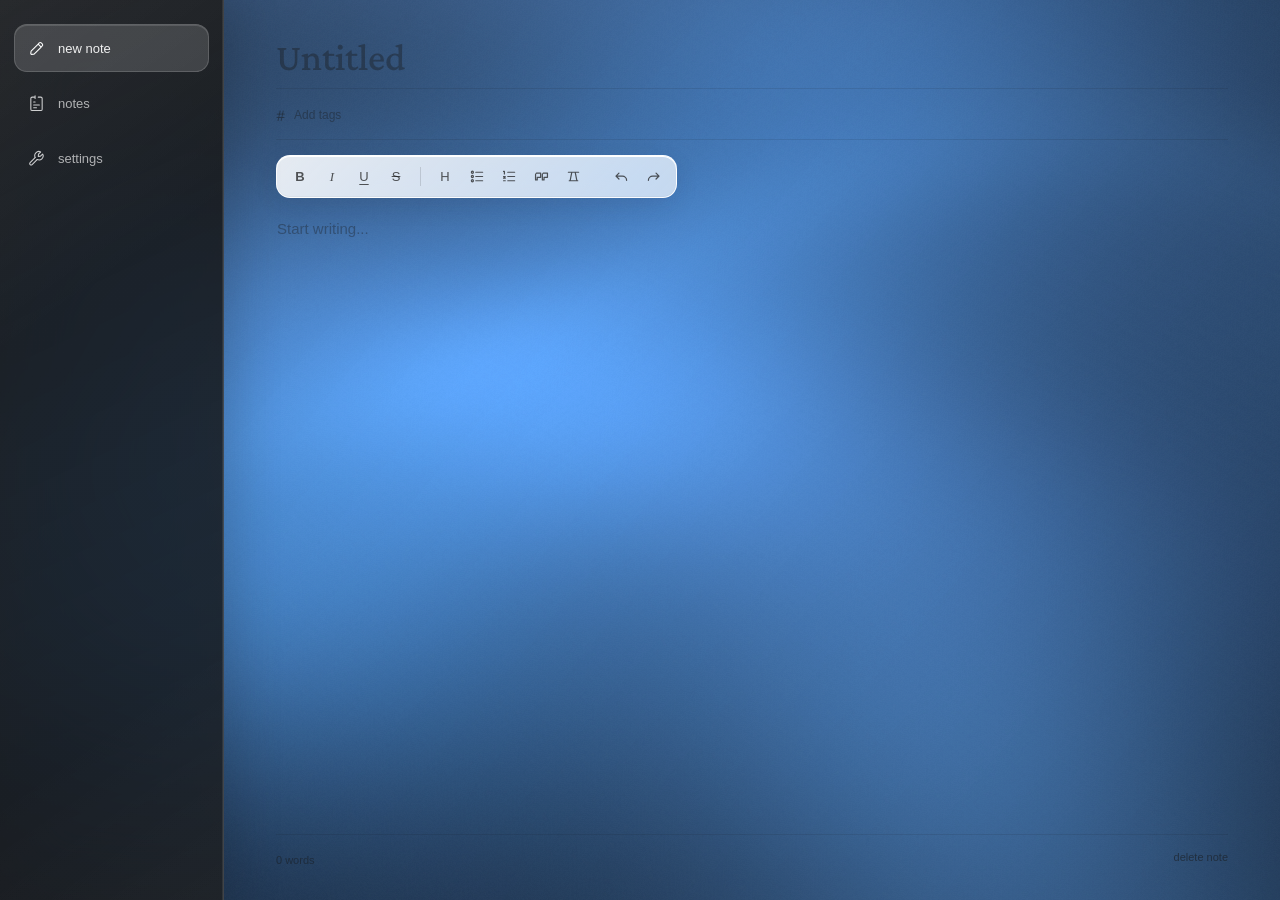
==== commit 6cd5fe1c: "alr okay" ====
--- a/index.html
+++ b/index.html
@@ -47,7 +47,7 @@
     <main class="main-area">
       <section class="page-view" id="page-view" aria-live="polite">
         <section class="editor-page">
-          <article class="editor-card glass-panel">
+          <article class="editor-card">
             <input class="note-title-input" id="note-title" type="text" maxlength="120" placeholder="Untitled" aria-label="Note title" autocomplete="off">
 
             <div class="tag-entry-row">
@@ -93,7 +93,7 @@
 
         <section class="notes-page hidden" id="notes-page">
           <div class="page-heading-row">
-            <h1 class="page-title">Notes</h1>
+            <div class="glass-panel title-glass"><h1 class="page-title">Notes</h1></div>
             <button class="primary-button" id="notes-create-button" type="button">+ new note</button>
           </div>
           <div class="notes-controls glass-panel">
@@ -101,11 +101,11 @@
           </div>
           <div class="notes-summary" id="notes-summary"></div>
           <div class="notes-grid" id="notes-grid"></div>
-          <div class="empty-notes hidden" id="empty-notes"><h2>No notes yet</h2><button class="text-action" id="empty-create-button" type="button">Create a note</button></div>
+          <div class="empty-notes hidden" id="empty-notes"><div class="glass-panel empty-title-glass"><h2>No notes yet</h2></div><button class="text-action" id="empty-create-button" type="button">Create a note</button></div>
         </section>
 
         <section class="settings-page hidden" id="settings-page">
-          <div class="page-heading-row settings-heading"><h1 class="page-title">Settings</h1></div>
+          <div class="page-heading-row settings-heading"><div class="glass-panel title-glass"><h1 class="page-title">Settings</h1></div></div>
           <div class="settings-layout">
             <section class="settings-card glass-panel">
               <div class="settings-card-heading"><h2>Note preferences</h2></div>
--- a/style.css
+++ b/style.css
@@ -19,8 +19,8 @@
 ::selection { color: #181818; background: rgba(93, 164, 232, .28); }
 
 #wallpaper, .wallpaper-wash, .noise-layer { position: fixed; inset: 0; width: 100%; height: 100%; pointer-events: none; }
-#wallpaper { z-index: 0; display: block; background: radial-gradient(ellipse at 70% 20%, #438acb 0, transparent 42%), linear-gradient(145deg, #102b49, #1d4770 55%, #102a47); }
-.wallpaper-wash { z-index: 1; background: linear-gradient(130deg, rgba(11, 30, 52, .12), rgba(28, 76, 119, .06) 48%, rgba(6, 21, 38, .22)); }
+#wallpaper { z-index: 0; display: block; background: radial-gradient(ellipse at 70% 20%, #9bb9d7 0, transparent 45%), linear-gradient(145deg, #54799c, #7698b8 55%, #496d90); }
+.wallpaper-wash { z-index: 1; background: linear-gradient(130deg, rgba(154, 187, 218, .10), rgba(122, 164, 204, .035) 48%, rgba(41, 75, 108, .10)); }
 .noise-layer { z-index: 2; opacity: .045; background-image: url("data:image/svg+xml,%3Csvg viewBox='0 0 180 180' xmlns='http://www.w3.org/2000/svg'%3E%3Cfilter id='n'%3E%3CfeTurbulence type='fractalNoise' baseFrequency='.8' numOctaves='3' stitchTiles='stitch'/%3E%3C/filter%3E%3Crect width='100%25' height='100%25' filter='url(%23n)' opacity='.24'/%3E%3C/svg%3E"); }
 
 .app-frame { position: relative; z-index: 3; width: 100%; height: 100dvh; min-height: 0; }
@@ -28,7 +28,7 @@
 .glass-panel::before { content: ""; position: absolute; z-index: -1; inset: 0; pointer-events: none; background: linear-gradient(123deg, rgba(255,255,255,.76), rgba(255,255,255,.17) 17%, transparent 36%, transparent 70%, rgba(255,255,255,.34)); opacity: .78; }
 .glass-panel::after { content: ""; position: absolute; z-index: -1; top: -45%; left: -15%; width: 75%; height: 80%; pointer-events: none; transform: rotate(-17deg); background: linear-gradient(180deg, rgba(255,255,255,.24), transparent 65%); filter: blur(12px); }
 
-.sidebar { position: fixed; z-index: 5; inset: 0 auto 0 0; width: 224px; height: 100dvh; display: flex; flex-direction: column; padding: 24px 14px; border: 0; border-right: 1px solid rgba(240, 240, 240, .18); border-radius: 0 22px 22px 0; background: linear-gradient(155deg, rgba(24, 24, 24, .91), rgba(24, 24, 24, .82)); box-shadow: 12px 0 45px rgba(0, 0, 0, .15), inset -1px 0 0 rgba(255,255,255,.08); -webkit-backdrop-filter: blur(32px) saturate(1.35); backdrop-filter: blur(32px) saturate(1.35); }
+.sidebar { position: fixed; z-index: 5; inset: 0 auto 0 0; width: 224px; height: 100dvh; display: flex; flex-direction: column; padding: 24px 14px; border: 0; border-right: 1px solid rgba(240, 240, 240, .18); border-radius: 0; background: linear-gradient(155deg, rgba(24, 24, 24, .91), rgba(24, 24, 24, .82)); box-shadow: 12px 0 45px rgba(0, 0, 0, .15), inset -1px 0 0 rgba(255,255,255,.08); -webkit-backdrop-filter: blur(32px) saturate(1.35); backdrop-filter: blur(32px) saturate(1.35); }
 .sidebar::before { background: linear-gradient(145deg, rgba(255,255,255,.08), transparent 34%, transparent 75%, rgba(255,255,255,.035)); }
 .sidebar::after { display: none; }
 .main-nav { display: grid; gap: 7px; }
@@ -42,8 +42,9 @@
 .page-view { width: 100%; height: 100%; min-width: 0; min-height: 0; display: flex; padding: 22px 28px; }
 .hidden { display: none !important; }
 
-.editor-page { width: min(1050px, 100%); height: 100%; min-width: 0; min-height: 0; display: flex; margin: 0 auto; }
-.editor-card { width: 100%; height: 100%; min-width: 0; min-height: 0; display: flex; flex-direction: column; padding: 26px 38px 17px; border-radius: 25px; color: var(--ink); }
+.editor-page { width: 100%; height: 100%; min-width: 0; min-height: 0; display: flex; margin: 0; }
+.editor-card { width: 100%; height: 100%; min-width: 0; min-height: 0; display: flex; flex-direction: column; padding: 13px 24px 12px; border: 0; border-radius: 0; color: var(--ink); background: transparent; box-shadow: none; -webkit-backdrop-filter: none; backdrop-filter: none; overflow: visible; }
+.editor-card::before, .editor-card::after { display: none; }
 .note-title-input { width: 100%; flex: 0 0 auto; margin: 1px 0 8px; padding: 0 0 9px; border: 0; border-bottom: 1px solid rgba(24,24,24,.1); outline: 0; color: #181818; background: transparent; font-family: var(--serif); font-size: clamp(31px, 3vw, 40px); font-weight: 500; line-height: 1.13; }
 .note-title-input:focus-visible { outline: none; border-bottom-color: rgba(24,24,24,.4); }
 .note-title-input::placeholder { color: rgba(24,24,24,.38); }
@@ -81,7 +82,9 @@
 .notes-page, .settings-page { width: min(1120px, 100%); height: 100%; min-width: 0; min-height: 0; margin: 0 auto; }
 .notes-page { display: flex; flex-direction: column; }
 .page-heading-row { min-height: 48px; display: flex; align-items: center; justify-content: space-between; gap: 16px; flex: 0 0 auto; margin: 0 0 15px; }
-.page-title { margin: 0; color: #181818; font-family: var(--serif); font-size: clamp(34px, 4vw, 43px); font-weight: 500; line-height: 1; }
+.page-title { margin: 0; color: #181818; font-family: var(--serif); font-size: clamp(31px, 3.5vw, 38px); font-weight: 500; line-height: 1; }
+.title-glass { display: inline-flex; align-items: center; width: fit-content; padding: 8px 15px 9px; border-radius: 14px; background: linear-gradient(138deg, rgba(255,255,255,.91), rgba(245,248,252,.78) 52%, rgba(255,255,255,.84)); box-shadow: 0 12px 30px rgba(7,24,43,.13), inset 0 1px 0 #fff, inset 0 -1px 0 rgba(255,255,255,.55); -webkit-backdrop-filter: blur(32px) saturate(1.7); backdrop-filter: blur(32px) saturate(1.7); }
+.empty-title-glass { padding: 10px 17px 11px; border-radius: 13px; background: linear-gradient(138deg, rgba(255,255,255,.91), rgba(245,248,252,.78) 52%, rgba(255,255,255,.84)); box-shadow: 0 12px 30px rgba(7,24,43,.13), inset 0 1px 0 #fff; -webkit-backdrop-filter: blur(32px) saturate(1.7); backdrop-filter: blur(32px) saturate(1.7); }
 .primary-button { min-height: 37px; padding: 0 14px; border: 1px solid #181818; border-radius: 10px; color: #f0f0f0; background: #181818; cursor: pointer; font-size: 12px; transition: opacity .15s ease, transform .15s ease; }
 .primary-button:hover { opacity: .84; transform: translateY(-1px); }
 .notes-controls { height: 51px; display: flex; align-items: center; flex: 0 0 auto; padding: 0 15px; border-radius: 14px; color: var(--ink); }
@@ -102,7 +105,7 @@
 .note-card-tags { display: flex; flex-wrap: wrap; gap: 5px; margin-top: auto; padding-top: 12px; }
 .tag-chip { padding: 4px 7px; border-radius: 6px; color: rgba(24,24,24,.68); background: rgba(24,24,24,.07); font-size: 10px; }
 .empty-notes { flex: 1; display: flex; flex-direction: column; justify-content: center; align-items: center; gap: 10px; color: rgba(24,24,24,.58); text-align: center; }
-.empty-notes h2 { margin: 0; color: #181818; font-family: var(--serif); font-size: 28px; font-weight: 500; }
+.empty-notes h2 { margin: 0; color: #181818; font-family: var(--serif); font-size: 26px; font-weight: 500; }
 .text-action { padding: 4px 0; border: 0; color: #181818; background: transparent; font-size: 12px; cursor: pointer; text-decoration: underline; text-underline-offset: 3px; }
 .text-action:hover { opacity: .65; }
 
@@ -148,7 +151,7 @@
   .sidebar { width: 190px; }
   .main-area { margin-left: 190px; }
   .page-view { padding: 16px; }
-  .editor-card { padding: 22px 24px 14px; }
+  .editor-card { padding: 13px 20px 12px; }
   .notes-grid { grid-template-columns: repeat(2, minmax(0, 1fr)); }
   .settings-layout { gap: 8px; }
   .settings-card { padding: 13px 17px; }
@@ -162,14 +165,15 @@
   .nav-icon { width: 19px; height: 19px; }
   .main-area { margin-left: 66px; }
   .page-view { padding: 10px; }
-  .editor-card { padding: 17px 17px 12px; border-radius: 19px; }
+  .editor-card { padding: 10px 13px 10px; border-radius: 0; }
   .note-title-input { font-size: 32px; }
   .format-toolbar { width: 100%; gap: 4px; justify-content: space-between; padding: 4px; }
   .format-button { width: 27px; height: 29px; }
   .toolbar-group { gap: 0; }
   .toolbar-separator { margin: 0 2px; }
   .page-heading-row { min-height: 43px; }
-  .page-title { font-size: 35px; }
+  .page-title { font-size: 32px; }
+  .title-glass { padding: 7px 12px 8px; }
   .notes-grid { grid-template-columns: 1fr; gap: 9px; }
   .note-card { min-height: 140px; }
   .shortcut-list { grid-template-columns: 1fr; column-gap: 0; }
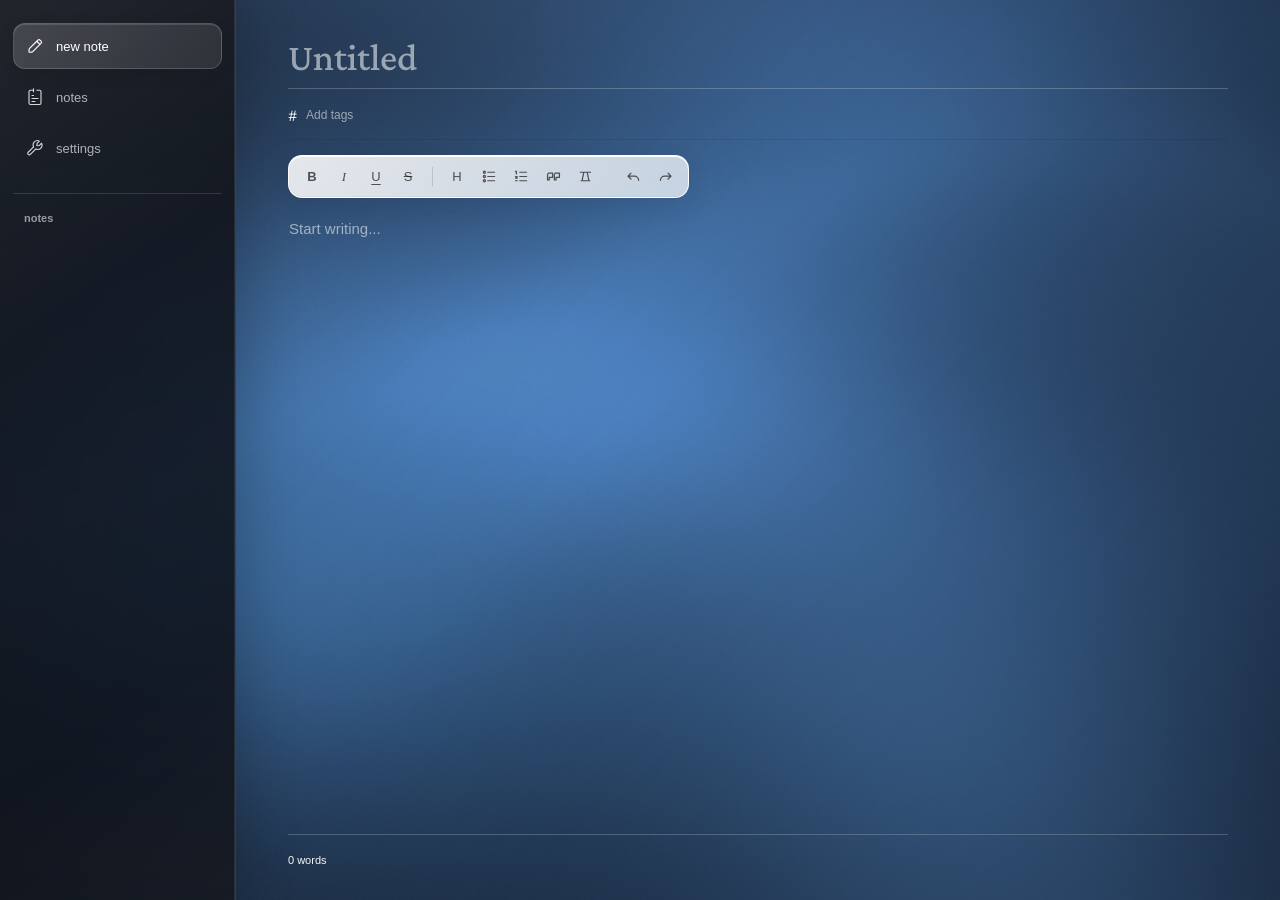
==== commit 7e30e46a: "okay fs" ====
--- a/index.html
+++ b/index.html
@@ -25,6 +25,7 @@
   <canvas id="wallpaper" aria-hidden="true"></canvas>
   <div class="wallpaper-wash" aria-hidden="true"></div>
   <div class="noise-layer" aria-hidden="true"></div>
+  <div class="readability-filter" aria-hidden="true"></div>
 
   <div class="app-frame" id="app">
     <aside class="sidebar glass-panel" aria-label="Main navigation">
@@ -42,6 +43,10 @@
           <span>settings</span>
         </a>
       </nav>
+      <section class="sidebar-notes-section" id="sidebar-notes-section" aria-label="Your notes">
+        <div class="sidebar-section-heading">notes</div>
+        <div class="sidebar-notes-list" id="sidebar-notes-list"></div>
+      </section>
     </aside>
 
     <main class="main-area">
@@ -111,7 +116,14 @@
               <div class="settings-card-heading"><h2>Note preferences</h2></div>
               <div class="setting-row"><div class="setting-copy"><strong>Use Markdown for tags</strong><span>Find hashtags in your notes and use them as tags.</span></div><label class="switch"><input type="checkbox" id="markdown-tags-setting"><span class="switch-track"></span></label></div>
             </section>
-            <section class="settings-card glass-panel">
+            <section class="settings-card appearance-card glass-panel">
+              <div class="settings-card-heading"><h2>Appearance</h2></div>
+              <div class="setting-row"><div class="setting-copy"><strong>Startup page</strong><span>Choose which page opens first.</span></div><select class="setting-select" id="startup-page-setting" aria-label="Startup page"><option value="new">New note</option><option value="notes">Notes</option><option value="settings">Settings</option></select></div>
+              <div class="setting-row hue-setting-row"><div class="setting-copy"><strong>Background hue</strong><span>Adjust the color of the wallpaper.</span></div><div class="hue-control"><input id="background-hue-setting" type="range" min="-120" max="120" step="1" value="0" aria-label="Background hue"><output id="background-hue-value" for="background-hue-setting">0°</output></div></div>
+              <div class="setting-row"><div class="setting-copy"><strong>White note text</strong><span>Use white text in the editor.</span></div><label class="switch"><input type="checkbox" id="white-note-text-setting"><span class="switch-track"></span></label></div>
+              <div class="setting-row"><div class="setting-copy"><strong>Show notes in sidebar</strong><span>Keep your saved notes under the main navigation.</span></div><label class="switch"><input type="checkbox" id="show-sidebar-notes-setting"><span class="switch-track"></span></label></div>
+            </section>
+            <section class="settings-card glass-panel keyboard-card">
               <div class="settings-card-heading"><h2>Keyboard shortcuts</h2></div>
               <div class="shortcut-list" id="shortcut-list"></div>
               <div class="shortcut-footer"><span id="shortcut-edit-status" aria-live="polite"></span><button class="text-action" id="reset-shortcuts" type="button">reset defaults</button></div>
--- a/style.css
+++ b/style.css
@@ -199,3 +199,175 @@
 @media (prefers-reduced-motion: reduce) {
   *, *::before, *::after { scroll-behavior: auto !important; animation-duration: .01ms !important; animation-iteration-count: 1 !important; transition-duration: .01ms !important; }
 }
+
+/* Sidebar, wallpaper readability, appearance controls, and motion polish. */
+:root { --wallpaper-hue-shift: 0deg; }
+#wallpaper { filter: hue-rotate(var(--wallpaper-hue-shift)) saturate(1.08); transition: filter .35s ease; }
+.readability-filter {
+  position: fixed;
+  z-index: 2;
+  inset: 0;
+  pointer-events: none;
+  background: linear-gradient(135deg, rgba(8, 17, 31, .34), rgba(13, 27, 45, .23) 48%, rgba(7, 18, 34, .32));
+  -webkit-backdrop-filter: saturate(.84);
+  backdrop-filter: saturate(.84);
+}
+
+.sidebar {
+  width: 236px;
+  padding: 23px 13px 17px;
+  background: linear-gradient(165deg, rgba(19, 21, 27, .94), rgba(17, 20, 27, .88) 55%, rgba(15, 19, 26, .93));
+  box-shadow: 14px 0 45px rgba(0, 0, 0, .17), inset -1px 0 0 rgba(255, 255, 255, .08);
+}
+.main-area { margin-left: 236px; }
+.main-nav { gap: 5px; flex: 0 0 auto; }
+.nav-link {
+  min-height: 46px;
+  gap: 12px;
+  padding: 0 12px;
+  border-radius: 12px;
+  color: rgba(246, 248, 251, .68);
+  font-size: 13px;
+  transition: color .24s ease, background .24s ease, border-color .24s ease, transform .24s cubic-bezier(.2,.8,.2,1);
+}
+.nav-link:hover { transform: translateX(2px); background: rgba(255, 255, 255, .085); }
+.nav-link.active {
+  color: #fff;
+  border-color: rgba(255, 255, 255, .16);
+  background: linear-gradient(115deg, rgba(255,255,255,.17), rgba(255,255,255,.095));
+  box-shadow: inset 0 1px 0 rgba(255,255,255,.13), 0 5px 16px rgba(0,0,0,.1);
+}
+.nav-icon { width: 18px; height: 18px; opacity: .82; }
+.nav-link.active .nav-icon { opacity: 1; }
+.sidebar-notes-section {
+  min-height: 0;
+  display: flex;
+  flex: 1 1 auto;
+  flex-direction: column;
+  gap: 9px;
+  padding-top: 18px;
+  margin-top: 22px;
+  border-top: 1px solid rgba(255,255,255,.13);
+}
+.sidebar-section-heading {
+  flex: 0 0 auto;
+  padding: 0 11px;
+  color: rgba(246,248,251,.58);
+  font-size: 11px;
+  font-weight: 600;
+}
+.sidebar-notes-list {
+  min-height: 0;
+  display: grid;
+  align-content: start;
+  gap: 3px;
+  overflow-y: auto;
+  padding: 0 2px 3px;
+  scrollbar-width: thin;
+  scrollbar-color: rgba(255,255,255,.2) transparent;
+}
+.sidebar-note-link {
+  min-width: 0;
+  min-height: 36px;
+  overflow: hidden;
+  padding: 0 11px;
+  border: 1px solid transparent;
+  border-radius: 9px;
+  color: rgba(246,248,251,.65);
+  background: transparent;
+  text-align: left;
+  text-overflow: ellipsis;
+  white-space: nowrap;
+  font-size: 12px;
+  cursor: pointer;
+  transition: color .2s ease, background .2s ease, border-color .2s ease, transform .2s ease;
+}
+.sidebar-note-link:hover { color: #fff; background: rgba(255,255,255,.075); transform: translateX(2px); }
+.sidebar-note-link.active {
+  color: #fff;
+  border-color: rgba(255,255,255,.13);
+  background: rgba(255,255,255,.12);
+}
+
+/* White text is opt-in, so the original dark editor remains available. */
+.editor-page.white-note-text .note-title-input,
+.editor-page.white-note-text .tag-input,
+.editor-page.white-note-text .note-editor,
+.editor-page.white-note-text .editor-footer,
+.editor-page.white-note-text .editor-delete-button,
+.editor-page.white-note-text .tag-symbol { color: rgba(255,255,255,.96); }
+.editor-page.white-note-text .note-title-input { border-bottom-color: rgba(255,255,255,.22); }
+.editor-page.white-note-text .note-title-input::placeholder,
+.editor-page.white-note-text .tag-input::placeholder,
+.editor-page.white-note-text .editor-placeholder { color: rgba(255,255,255,.54); }
+.editor-page.white-note-text .editor-divider,
+.editor-page.white-note-text .editor-footer { border-color: rgba(255,255,255,.2); }
+.editor-page.white-note-text .note-editor blockquote { color: rgba(255,255,255,.72); border-left-color: rgba(255,255,255,.5); }
+.editor-page.white-note-text .note-editor a { color: #c7e4ff; }
+.editor-page.white-note-text .editor-delete-button:hover { color: #ff9ba1; }
+
+/* Settings controls. */
+.settings-layout {
+  width: min(920px, 100%);
+  flex: 1 1 auto;
+  grid-template-columns: repeat(2, minmax(0, 1fr));
+  align-content: start;
+  overflow-y: auto;
+  margin: 0 auto;
+  padding: 2px 4px 16px;
+  scrollbar-width: thin;
+  scrollbar-color: rgba(255,255,255,.4) transparent;
+}
+.keyboard-card, .danger-card { grid-column: 1 / -1; }
+.setting-select {
+  min-width: 118px;
+  min-height: 34px;
+  padding: 0 10px;
+  border: 1px solid rgba(24,24,24,.14);
+  border-radius: 9px;
+  color: #181818;
+  background: rgba(255,255,255,.65);
+  font: inherit;
+  font-size: 11px;
+  cursor: pointer;
+}
+.hue-control { width: min(190px, 45%); display: flex; align-items: center; gap: 9px; }
+.hue-control input { width: 100%; min-width: 0; accent-color: #181818; cursor: pointer; }
+.hue-control output { min-width: 36px; color: rgba(24,24,24,.58); text-align: right; font-size: 11px; font-variant-numeric: tabular-nums; }
+.appearance-card .setting-row { min-height: 47px; }
+.settings-card { transition: transform .28s cubic-bezier(.2,.8,.2,1), box-shadow .28s ease; }
+.settings-card:hover { transform: translateY(-1px); box-shadow: 0 24px 58px rgba(7,24,43,.19), inset 0 1px 0 rgba(255,255,255,.98), inset 0 -1px 0 rgba(255,255,255,.36); }
+
+/* Small iOS-like movement, with reduced-motion support below. */
+.page-enter { animation: page-enter .38s cubic-bezier(.2,.8,.2,1) both; }
+@keyframes page-enter {
+  from { opacity: 0; transform: translateY(8px) scale(.995); filter: blur(3px); }
+  to { opacity: 1; transform: translateY(0) scale(1); filter: blur(0); }
+}
+button, .note-card, .glass-panel, .format-button, .switch-track, .setting-select { transition-timing-function: cubic-bezier(.2,.8,.2,1); }
+button:active, .nav-link:active, .sidebar-note-link:active { transform: scale(.975); }
+.primary-button, .secondary-button, .danger-button, .format-button, .shortcut-key, .setting-select { transition: transform .2s cubic-bezier(.2,.8,.2,1), background .2s ease, border-color .2s ease, color .2s ease, box-shadow .2s ease; }
+.primary-button:active, .secondary-button:active, .shortcut-key:active, .format-button:active { transform: scale(.96); }
+.modal-backdrop:not(.hidden) { animation: modal-fade-in .2s ease both; }
+.confirm-card { animation: modal-card-in .28s cubic-bezier(.2,.8,.2,1) both; }
+@keyframes modal-fade-in { from { opacity: 0; } to { opacity: 1; } }
+@keyframes modal-card-in { from { opacity: 0; transform: translateY(8px) scale(.97); } to { opacity: 1; transform: translateY(0) scale(1); } }
+
+@media (max-width: 900px) {
+  .sidebar { width: 190px; }
+  .main-area { margin-left: 190px; }
+}
+@media (max-width: 720px) {
+  .settings-layout { grid-template-columns: 1fr; }
+  .keyboard-card, .danger-card { grid-column: auto; }
+}
+@media (max-width: 620px) {
+  .sidebar { width: 66px; padding: 18px 7px; }
+  .main-area { margin-left: 66px; }
+  .sidebar-notes-section { display: none; }
+  .nav-link { min-height: 48px; }
+}
+@media (prefers-reduced-motion: reduce) {
+  .page-enter, .confirm-card { animation: none !important; }
+  #wallpaper { transition: none; }
+}
